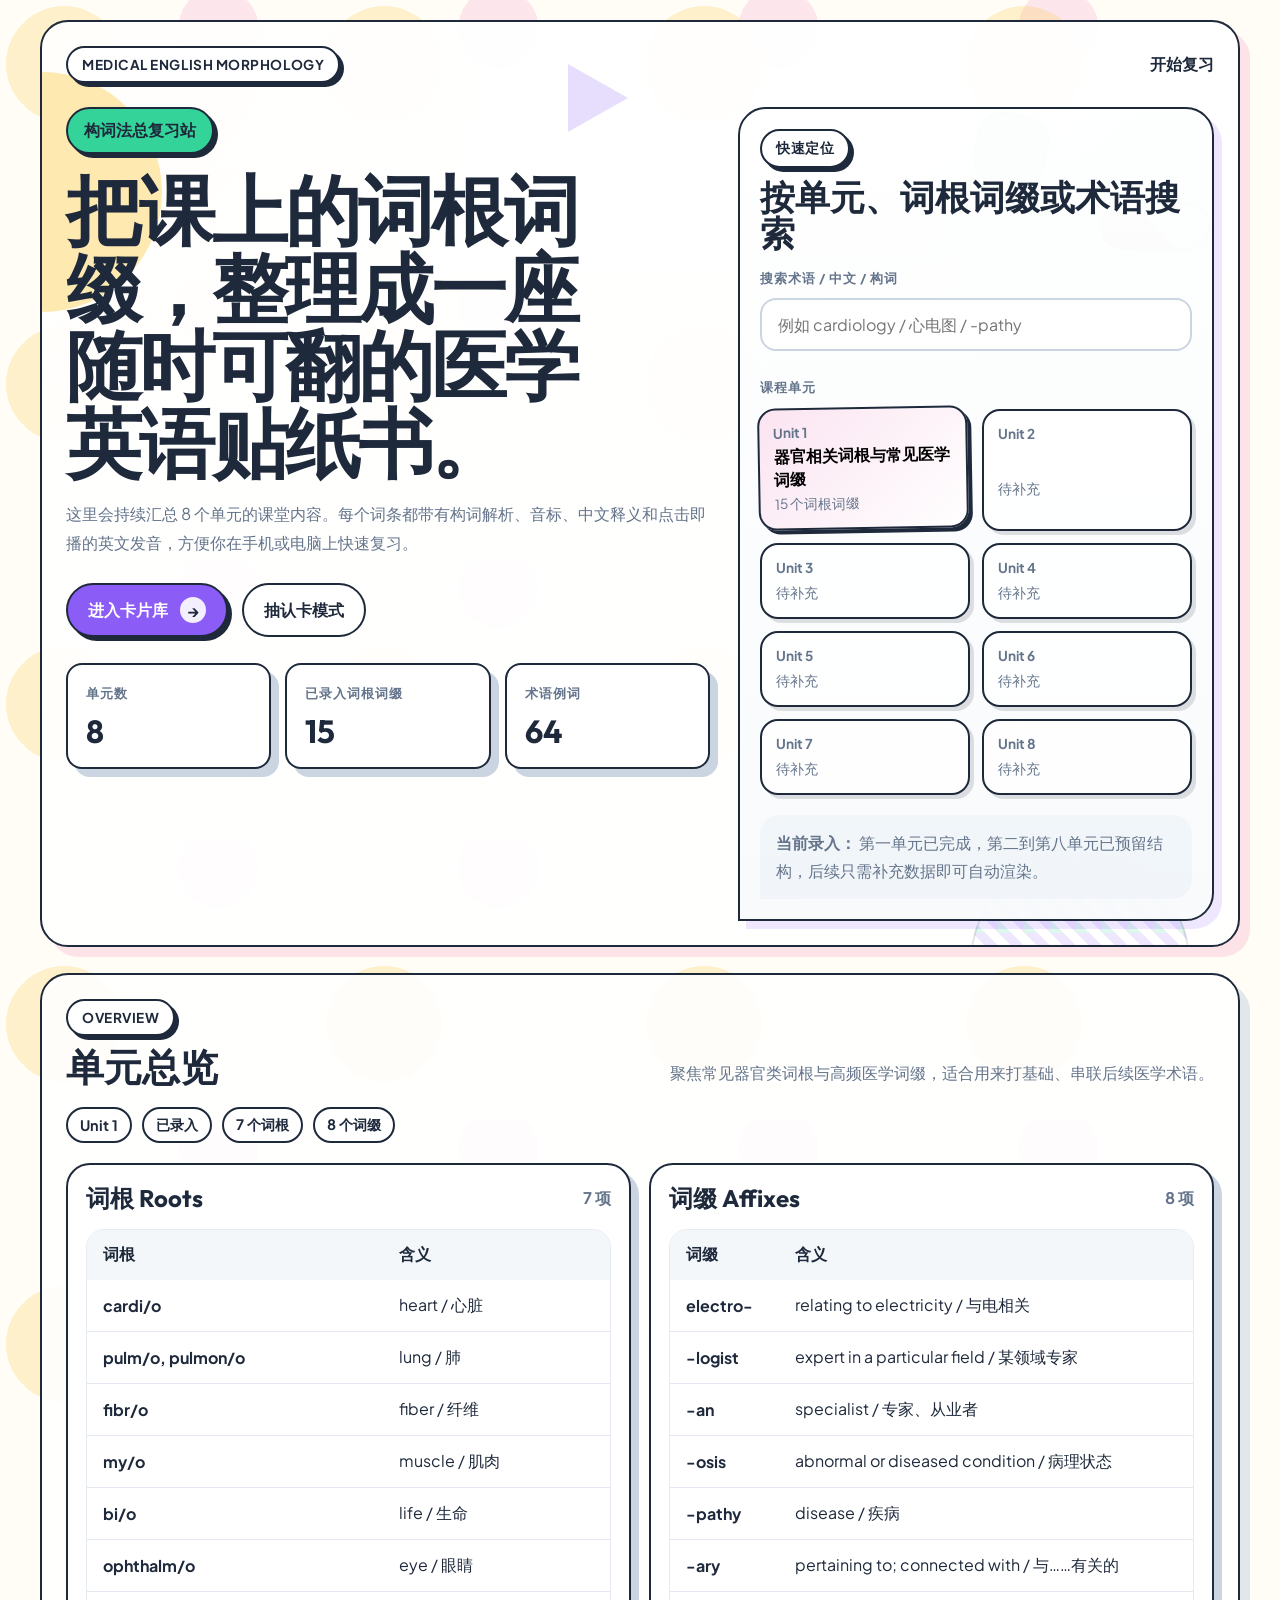
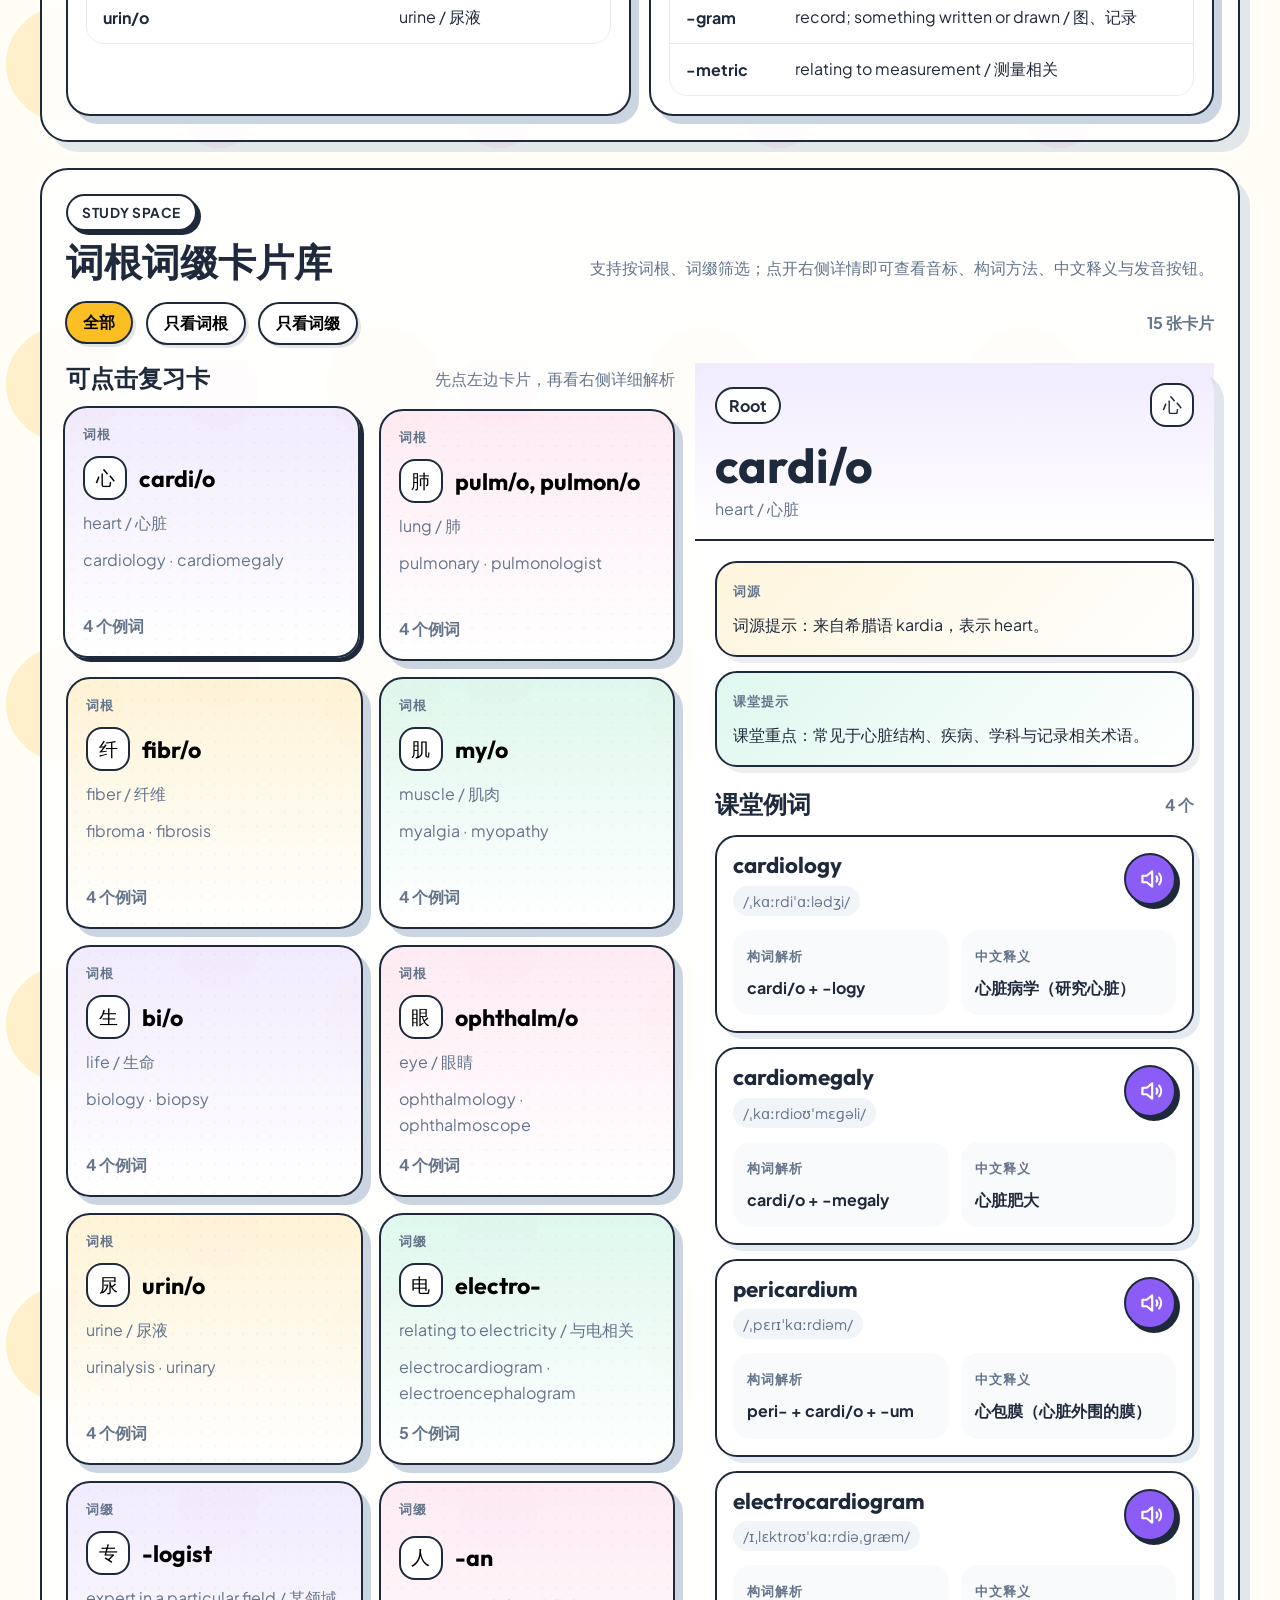
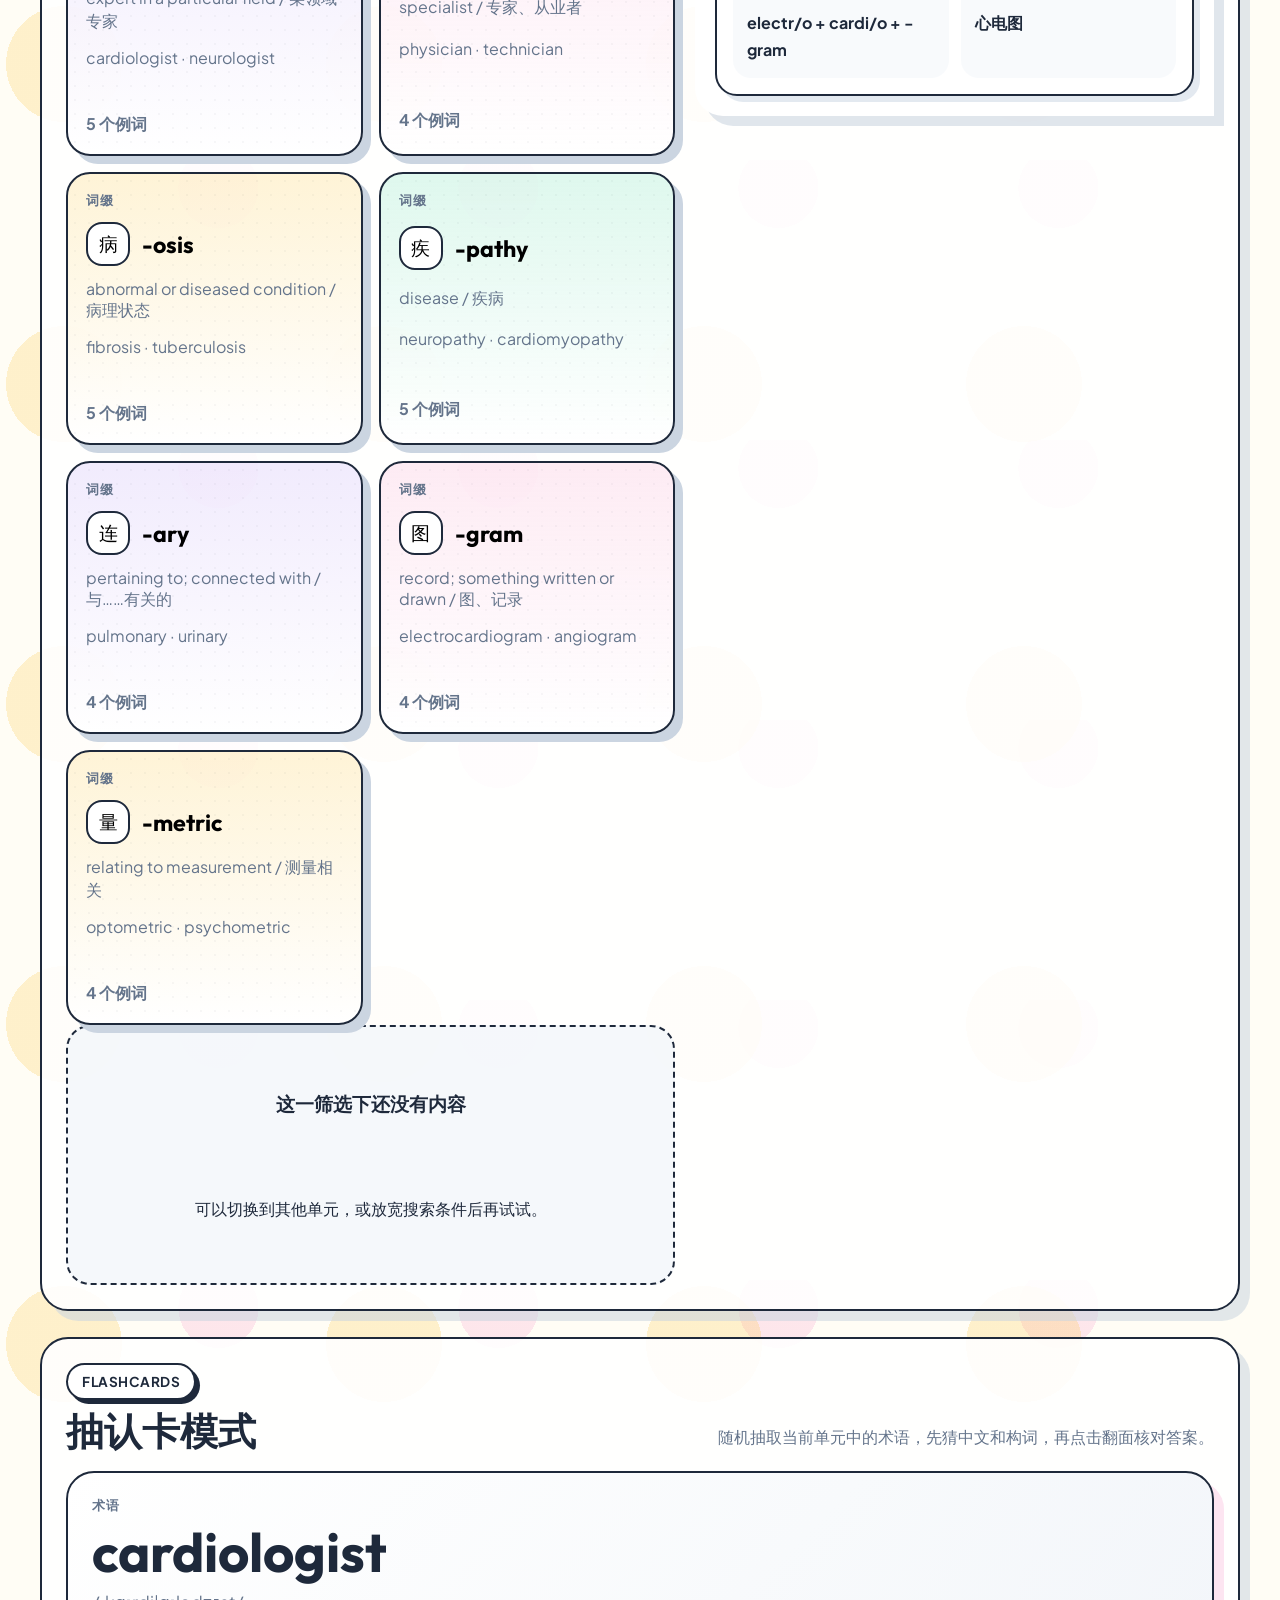
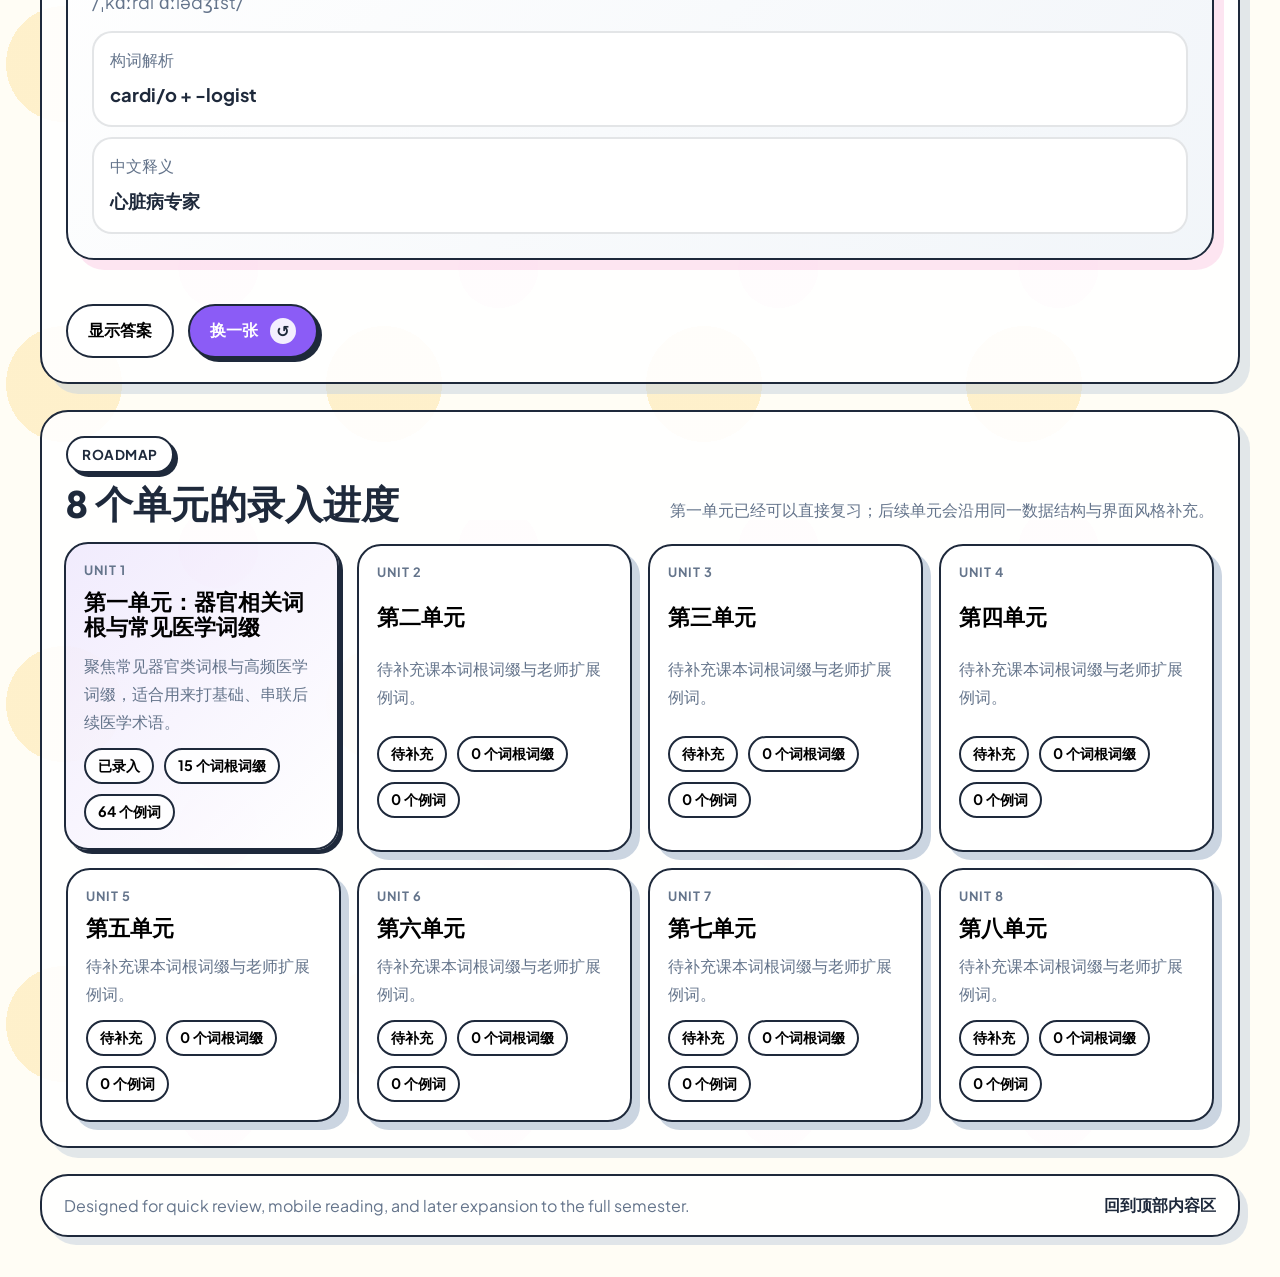
==== index.html @ ef2f5b84 "Add medical English review site" ====
<!doctype html>
<html lang="zh-CN">
  <head>
    <meta charset="UTF-8" />
    <meta name="viewport" content="width=device-width, initial-scale=1.0" />
    <title>医学英语构词法复习站</title>
    <meta
      name="description"
      content="汇总医学英语课程中的词根、词缀、构词解析、音标、中文释义与音频，方便随时复习。"
    />
    <link rel="preconnect" href="https://fonts.googleapis.com" />
    <link rel="preconnect" href="https://fonts.gstatic.com" crossorigin />
    <link
      href="https://fonts.googleapis.com/css2?family=Outfit:wght@700;800&amp;family=Plus+Jakarta+Sans:wght@400;500;700&amp;display=swap"
      rel="stylesheet"
    />
    <link rel="stylesheet" href="assets/css/styles.css" />
  </head>
  <body>
    <div class="page-shell">
      <header class="hero">
        <div class="hero-confetti hero-confetti-a" aria-hidden="true"></div>
        <div class="hero-confetti hero-confetti-b" aria-hidden="true"></div>
        <div class="hero-confetti hero-confetti-c" aria-hidden="true"></div>

        <div class="hero-topline">
          <span class="eyebrow">Medical English Morphology</span>
          <a class="ghost-link" href="#study">开始复习</a>
        </div>

        <div class="hero-grid">
          <section class="hero-copy">
            <div class="hero-badge">构词法总复习站</div>
            <h1>把课上的词根词缀，整理成一座随时可翻的医学英语贴纸书。</h1>
            <p class="hero-text">
              这里会持续汇总 8 个单元的课堂内容。每个词条都带有构词解析、音标、中文释义和点击即播的英文发音，方便你在手机或电脑上快速复习。
            </p>

            <div class="hero-actions">
              <a class="button button-primary" href="#study">
                进入卡片库
                <span class="button-icon" aria-hidden="true">→</span>
              </a>
              <a class="button button-secondary" href="#review-lab">抽认卡模式</a>
            </div>

            <div class="hero-stats" id="hero-stats" aria-label="课程概览">
              <article class="stat-card">
                <span class="stat-label">单元数</span>
                <strong class="stat-value" data-stat="units">8</strong>
              </article>
              <article class="stat-card">
                <span class="stat-label">已录入词根词缀</span>
                <strong class="stat-value" data-stat="morphemes">0</strong>
              </article>
              <article class="stat-card">
                <span class="stat-label">术语例词</span>
                <strong class="stat-value" data-stat="examples">0</strong>
              </article>
            </div>
          </section>

          <aside class="hero-panel">
            <div class="panel-header">
              <span class="panel-kicker">快速定位</span>
              <h2>按单元、词根词缀或术语搜索</h2>
            </div>

            <label class="search-field" for="search-input">
              <span class="search-label">搜索术语 / 中文 / 构词</span>
              <input
                id="search-input"
                type="search"
                placeholder="例如 cardiology / 心电图 / -pathy"
                autocomplete="off"
              />
            </label>

            <div class="unit-tabs-wrap">
              <div class="section-mini-title">课程单元</div>
              <div class="unit-tabs" id="unit-tabs" role="tablist" aria-label="课程单元切换"></div>
            </div>

            <div class="hero-note">
              <strong>当前录入：</strong>
              第一单元已完成，第二到第八单元已预留结构，后续只需补充数据即可自动渲染。
            </div>
          </aside>
        </div>
      </header>

      <main>
        <section class="overview-board section-card" id="unit-overview" aria-labelledby="overview-title">
          <div class="section-heading">
            <div>
              <span class="section-tag">Overview</span>
              <h2 id="overview-title">单元总览</h2>
            </div>
            <p id="overview-description">
              先从本单元的词根与词缀表入手，再往下点开卡片查看详细例词。
            </p>
          </div>

          <div class="overview-meta" id="overview-meta"></div>

          <div class="summary-grid">
            <article class="summary-table-card">
              <div class="table-card-heading">
                <h3>词根 Roots</h3>
                <span class="table-card-count" id="roots-count">0</span>
              </div>
              <div class="table-shell">
                <table>
                  <thead>
                    <tr>
                      <th scope="col">词根</th>
                      <th scope="col">含义</th>
                    </tr>
                  </thead>
                  <tbody id="roots-summary-body"></tbody>
                </table>
              </div>
            </article>

            <article class="summary-table-card">
              <div class="table-card-heading">
                <h3>词缀 Affixes</h3>
                <span class="table-card-count" id="affixes-count">0</span>
              </div>
              <div class="table-shell">
                <table>
                  <thead>
                    <tr>
                      <th scope="col">词缀</th>
                      <th scope="col">含义</th>
                    </tr>
                  </thead>
                  <tbody id="affixes-summary-body"></tbody>
                </table>
              </div>
            </article>
          </div>
        </section>

        <section class="study-space section-card" id="study" aria-labelledby="study-title">
          <div class="section-heading">
            <div>
              <span class="section-tag">Study Space</span>
              <h2 id="study-title">词根词缀卡片库</h2>
            </div>
            <p id="study-caption">
              支持按词根、词缀筛选；点开右侧详情即可查看音标、构词方法、中文释义与发音按钮。
            </p>
          </div>

          <div class="filter-row" role="toolbar" aria-label="筛选方式">
            <button class="pill-filter is-active" type="button" data-filter="all">全部</button>
            <button class="pill-filter" type="button" data-filter="root">只看词根</button>
            <button class="pill-filter" type="button" data-filter="affix">只看词缀</button>
            <span class="result-count" id="result-count">0 张卡片</span>
          </div>

          <div class="workspace-grid">
            <section class="card-wall" aria-labelledby="card-wall-title">
              <div class="card-wall-header">
                <h3 id="card-wall-title">可点击复习卡</h3>
                <span class="mini-hint">先点左边卡片，再看右侧详细解析</span>
              </div>
              <div class="morpheme-grid" id="morpheme-grid"></div>
              <div class="empty-state" id="empty-state" hidden>
                <h3>这一筛选下还没有内容</h3>
                <p>可以切换到其他单元，或放宽搜索条件后再试试。</p>
              </div>
            </section>

            <aside class="detail-panel" id="detail-panel" aria-live="polite">
              <div class="detail-placeholder">
                <h3>从左侧选择一张卡片</h3>
                <p>这里会显示词源说明、构词思路、例词音标、中文释义以及播放按钮。</p>
              </div>
            </aside>
          </div>
        </section>

        <section class="review-lab section-card" id="review-lab" aria-labelledby="review-title">
          <div class="section-heading">
            <div>
              <span class="section-tag">Flashcards</span>
              <h2 id="review-title">抽认卡模式</h2>
            </div>
            <p>随机抽取当前单元中的术语，先猜中文和构词，再点击翻面核对答案。</p>
          </div>

          <div class="flashcard-shell">
            <article class="flashcard" id="flashcard">
              <div class="flashcard-front">
                <span class="flashcard-label">术语</span>
                <h3 id="flashcard-term">载入中…</h3>
                <p class="flashcard-ipa" id="flashcard-ipa"></p>
              </div>
              <div class="flashcard-back" id="flashcard-answer" hidden>
                <div class="answer-block">
                  <span>构词解析</span>
                  <strong id="flashcard-breakdown"></strong>
                </div>
                <div class="answer-block">
                  <span>中文释义</span>
                  <strong id="flashcard-meaning"></strong>
                </div>
              </div>
            </article>

            <div class="flashcard-actions">
              <button class="button button-secondary" id="reveal-answer" type="button">显示答案</button>
              <button class="button button-primary" id="next-card" type="button">
                换一张
                <span class="button-icon" aria-hidden="true">↺</span>
              </button>
            </div>
          </div>
        </section>

        <section class="roadmap section-card" id="roadmap" aria-labelledby="roadmap-title">
          <div class="section-heading">
            <div>
              <span class="section-tag">Roadmap</span>
              <h2 id="roadmap-title">8 个单元的录入进度</h2>
            </div>
            <p>第一单元已经可以直接复习；后续单元会沿用同一数据结构与界面风格补充。</p>
          </div>

          <div class="roadmap-grid" id="roadmap-grid"></div>
        </section>
      </main>

      <footer class="site-footer">
        <p>Designed for quick review, mobile reading, and later expansion to the full semester.</p>
        <a class="ghost-link" href="#unit-overview">回到顶部内容区</a>
      </footer>
    </div>

    <audio id="shared-audio" preload="none"></audio>

    <script src="assets/data/course-data.js"></script>
    <script src="assets/js/app.js"></script>
  </body>
</html>
---- assets/css/styles.css ----
:root {
  --background: #fffdf5;
  --foreground: #1e293b;
  --muted: #f1f5f9;
  --muted-foreground: #64748b;
  --accent: #8b5cf6;
  --accent-foreground: #ffffff;
  --secondary: #f472b6;
  --tertiary: #fbbf24;
  --quaternary: #34d399;
  --border: #e2e8f0;
  --card: #ffffff;
  --shadow-dark: #1e293b;
  --shadow-soft: #cbd5e1;
  --success: #22c55e;
  --danger: #ef4444;
  --radius-sm: 8px;
  --radius-md: 16px;
  --radius-lg: 24px;
  --radius-full: 9999px;
  --border-width: 2px;
  --pop-shadow: 4px 4px 0 0 var(--shadow-dark);
  --pop-shadow-hover: 6px 6px 0 0 var(--shadow-dark);
  --soft-shadow: 8px 8px 0 0 var(--shadow-soft);
  --container: 1200px;
  --transition-bounce: all 0.3s cubic-bezier(0.34, 1.56, 0.64, 1);
}

*,
*::before,
*::after {
  box-sizing: border-box;
}

html {
  scroll-behavior: smooth;
}

body {
  margin: 0;
  color: var(--foreground);
  font-family: "Plus Jakarta Sans", system-ui, sans-serif;
  background:
    radial-gradient(circle at 20% 20%, rgba(251, 191, 36, 0.2) 0 16%, transparent 16%),
    radial-gradient(circle at 78% 10%, rgba(244, 114, 182, 0.16) 0 12%, transparent 12%),
    linear-gradient(var(--background), var(--background));
  background-size: 320px 320px, 280px 280px, auto;
}

img,
svg {
  display: block;
  max-width: 100%;
}

button,
input {
  font: inherit;
}

button {
  cursor: pointer;
}

a {
  color: inherit;
  text-decoration: none;
}

.page-shell {
  width: min(100% - 24px, var(--container));
  margin: 0 auto;
  padding: 20px 0 40px;
}

.hero,
.section-card,
.site-footer {
  position: relative;
  overflow: hidden;
  border: var(--border-width) solid var(--shadow-dark);
  border-radius: calc(var(--radius-lg) + 4px);
  background: rgba(255, 255, 255, 0.9);
}

.hero {
  padding: 24px;
  box-shadow: 10px 10px 0 0 rgba(244, 114, 182, 0.2);
  background:
    linear-gradient(180deg, rgba(255, 255, 255, 0.96), rgba(255, 255, 255, 0.92)),
    radial-gradient(circle at top left, rgba(251, 191, 36, 0.3), transparent 30%);
}

.hero::before {
  content: "";
  position: absolute;
  left: -120px;
  top: 50px;
  width: 240px;
  height: 240px;
  border-radius: 50%;
  background: rgba(251, 191, 36, 0.35);
  z-index: 0;
}

.hero::after {
  content: "";
  position: absolute;
  right: 48px;
  bottom: -28px;
  width: 220px;
  height: 120px;
  border: var(--border-width) solid rgba(30, 41, 59, 0.12);
  border-radius: 999px 999px 0 0;
  background:
    linear-gradient(45deg, rgba(52, 211, 153, 0.16) 0 25%, transparent 25% 50%, rgba(139, 92, 246, 0.15) 50% 75%, transparent 75%),
    rgba(255, 255, 255, 0.72);
  background-size: 26px 26px;
  z-index: 0;
}

.hero-topline,
.hero-grid,
.section-card > *,
.site-footer > * {
  position: relative;
  z-index: 1;
}

.hero-topline {
  display: flex;
  align-items: center;
  justify-content: space-between;
  gap: 16px;
  margin-bottom: 24px;
}

.eyebrow,
.section-tag,
.panel-kicker {
  display: inline-flex;
  align-items: center;
  gap: 8px;
  padding: 8px 14px;
  border: var(--border-width) solid var(--shadow-dark);
  border-radius: var(--radius-full);
  background: var(--card);
  box-shadow: var(--pop-shadow);
  font-size: 0.85rem;
  font-weight: 700;
  letter-spacing: 0.04em;
  text-transform: uppercase;
}

.ghost-link {
  display: inline-flex;
  align-items: center;
  gap: 8px;
  font-weight: 700;
  color: var(--foreground);
}

.ghost-link:hover {
  text-decoration: underline;
}

.hero-grid {
  display: grid;
  grid-template-columns: minmax(0, 1.15fr) minmax(320px, 0.85fr);
  gap: 28px;
  align-items: stretch;
}

.hero-copy h1,
.section-heading h2,
.panel-header h2,
.detail-title,
.flashcard h3 {
  margin: 0;
  font-family: "Outfit", system-ui, sans-serif;
  line-height: 1.02;
}

.hero-badge {
  display: inline-flex;
  margin-bottom: 18px;
  padding: 10px 16px;
  border-radius: var(--radius-full);
  background: var(--quaternary);
  border: var(--border-width) solid var(--shadow-dark);
  box-shadow: var(--pop-shadow);
  font-weight: 700;
}

.hero-copy h1 {
  max-width: 11ch;
  font-size: clamp(2.4rem, 6vw, 4.75rem);
  letter-spacing: -0.04em;
}

.hero-text,
.section-heading p,
.hero-note,
.roadmap-summary,
.mini-hint,
.detail-placeholder p {
  margin: 0;
  color: var(--muted-foreground);
  line-height: 1.75;
}

.hero-text {
  max-width: 60ch;
  margin-top: 18px;
  font-size: 1.02rem;
}

.hero-actions,
.flashcard-actions {
  display: flex;
  flex-wrap: wrap;
  gap: 14px;
  margin-top: 26px;
}

.button {
  display: inline-flex;
  align-items: center;
  justify-content: center;
  gap: 12px;
  min-height: 52px;
  padding: 12px 20px;
  border: var(--border-width) solid var(--shadow-dark);
  border-radius: var(--radius-full);
  font-weight: 700;
  transition: var(--transition-bounce);
}

.button:hover {
  transform: translate(-2px, -2px);
}

.button:active {
  transform: translate(2px, 2px);
}

.button-primary {
  color: var(--accent-foreground);
  background: var(--accent);
  box-shadow: var(--pop-shadow);
}

.button-primary:hover {
  box-shadow: var(--pop-shadow-hover);
}

.button-secondary {
  background: var(--card);
  box-shadow: none;
}

.button-secondary:hover {
  background: var(--tertiary);
}

.button-icon {
  display: inline-grid;
  place-items: center;
  width: 26px;
  height: 26px;
  border-radius: 50%;
  background: rgba(255, 255, 255, 0.9);
  color: var(--foreground);
}

.hero-stats {
  display: grid;
  grid-template-columns: repeat(3, minmax(0, 1fr));
  gap: 14px;
  margin-top: 26px;
}

.stat-card,
.summary-table-card,
.morpheme-card,
.flashcard,
.roadmap-card,
.hero-panel,
.callout,
.example-card {
  border: var(--border-width) solid var(--shadow-dark);
  background: var(--card);
}

.stat-card {
  padding: 16px 18px;
  border-radius: var(--radius-md);
  box-shadow: var(--soft-shadow);
}

.stat-label,
.section-mini-title,
.search-label,
.morpheme-type,
.callout-label,
.meta-cell-label,
.flashcard-label,
.roadmap-unit-label {
  display: inline-block;
  font-size: 0.8rem;
  font-weight: 700;
  letter-spacing: 0.08em;
  text-transform: uppercase;
  color: var(--muted-foreground);
}

.stat-value {
  display: block;
  margin-top: 8px;
  font-family: "Outfit", system-ui, sans-serif;
  font-size: 2rem;
}

.hero-panel {
  position: relative;
  align-self: start;
  padding: 20px;
  border-radius: 28px 28px 28px 0;
  box-shadow: 8px 8px 0 0 rgba(139, 92, 246, 0.15);
  background:
    linear-gradient(180deg, rgba(255, 255, 255, 0.96), rgba(248, 250, 252, 0.96)),
    radial-gradient(circle at top right, rgba(52, 211, 153, 0.24), transparent 36%);
}

.panel-header {
  margin-bottom: 18px;
}

.panel-header h2 {
  margin-top: 12px;
  font-size: clamp(1.5rem, 3vw, 2.2rem);
}

.search-field {
  display: grid;
  gap: 10px;
}

.search-field input {
  width: 100%;
  min-height: 52px;
  padding: 14px 16px;
  border: var(--border-width) solid #cbd5e1;
  border-radius: var(--radius-md);
  background: var(--card);
  color: var(--foreground);
  transition: var(--transition-bounce);
}

.search-field input:focus {
  outline: none;
  border-color: var(--accent);
  box-shadow: 4px 4px 0 0 var(--accent);
}

.unit-tabs-wrap {
  margin-top: 24px;
}

.unit-tabs {
  display: grid;
  grid-template-columns: repeat(2, minmax(0, 1fr));
  gap: 12px;
  margin-top: 12px;
}

.unit-tab {
  display: grid;
  gap: 4px;
  padding: 14px;
  text-align: left;
  border: var(--border-width) solid var(--shadow-dark);
  border-radius: 18px;
  background: rgba(255, 255, 255, 0.88);
  box-shadow: 4px 4px 0 0 rgba(30, 41, 59, 0.14);
  transition: var(--transition-bounce);
}

.unit-tab:hover,
.unit-tab.is-active {
  transform: translate(-2px, -2px) rotate(-1deg);
  box-shadow: var(--pop-shadow);
}

.unit-tab.is-active {
  background: linear-gradient(135deg, rgba(244, 114, 182, 0.18), rgba(255, 255, 255, 0.96));
}

.unit-tab-label {
  font-size: 0.85rem;
  font-weight: 700;
  color: var(--muted-foreground);
}

.unit-tab-title {
  font-size: 1rem;
}

.unit-tab-meta {
  font-size: 0.86rem;
  color: var(--muted-foreground);
}

.hero-note {
  margin-top: 20px;
  padding: 14px 16px;
  border-radius: 20px 20px 20px 0;
  background: rgba(241, 245, 249, 0.9);
}

.section-card {
  margin-top: 26px;
  padding: 24px;
  box-shadow: 10px 10px 0 0 rgba(203, 213, 225, 0.55);
}

.section-heading {
  display: flex;
  align-items: end;
  justify-content: space-between;
  gap: 18px;
  margin-bottom: 20px;
}

.section-heading h2 {
  margin-top: 12px;
  font-size: clamp(1.9rem, 3vw, 3rem);
}

.overview-meta,
.roadmap-meta {
  display: flex;
  flex-wrap: wrap;
  gap: 10px;
}

.meta-pill {
  display: inline-flex;
  align-items: center;
  justify-content: center;
  min-height: 34px;
  padding: 6px 12px;
  border: var(--border-width) solid var(--shadow-dark);
  border-radius: var(--radius-full);
  background: rgba(255, 255, 255, 0.9);
  font-size: 0.9rem;
  font-weight: 700;
}

.summary-grid {
  display: grid;
  grid-template-columns: repeat(2, minmax(0, 1fr));
  gap: 18px;
  margin-top: 20px;
}

.summary-table-card {
  padding: 18px;
  border-radius: var(--radius-lg);
  box-shadow: var(--soft-shadow);
}

.table-card-heading,
.card-wall-header,
.detail-section-title-row {
  display: flex;
  align-items: center;
  justify-content: space-between;
  gap: 16px;
  margin-bottom: 14px;
}

.table-card-heading h3,
.card-wall-header h3,
.detail-section-title-row h4 {
  margin: 0;
  font-family: "Outfit", system-ui, sans-serif;
  font-size: 1.5rem;
}

.table-card-count,
.detail-example-count {
  color: var(--muted-foreground);
  font-weight: 700;
}

.table-shell {
  overflow: hidden;
  border-radius: 18px;
  border: 1px solid rgba(226, 232, 240, 0.85);
}

table {
  width: 100%;
  border-collapse: collapse;
}

th,
td {
  padding: 14px 16px;
  text-align: left;
}

thead th {
  background: rgba(241, 245, 249, 0.8);
  font-family: "Outfit", system-ui, sans-serif;
  font-size: 1.02rem;
}

tbody tr + tr {
  border-top: 1px solid rgba(226, 232, 240, 0.92);
}

.summary-link {
  display: inline-flex;
  padding: 0;
  border: 0;
  background: transparent;
  color: var(--foreground);
  font-weight: 700;
}

.summary-link:hover {
  color: var(--accent);
}

.table-empty {
  color: var(--muted-foreground);
}

.filter-row {
  display: flex;
  flex-wrap: wrap;
  align-items: center;
  gap: 12px;
  margin-bottom: 18px;
}

.pill-filter {
  min-height: 42px;
  padding: 8px 16px;
  border: var(--border-width) solid var(--shadow-dark);
  border-radius: var(--radius-full);
  background: var(--card);
  box-shadow: 3px 3px 0 0 rgba(30, 41, 59, 0.12);
  font-weight: 700;
  transition: var(--transition-bounce);
}

.pill-filter.is-active,
.pill-filter:hover {
  transform: translate(-1px, -1px);
  background: var(--tertiary);
}

.result-count {
  margin-left: auto;
  color: var(--muted-foreground);
  font-weight: 700;
}

.workspace-grid {
  display: grid;
  grid-template-columns: minmax(0, 1.08fr) minmax(320px, 0.92fr);
  gap: 20px;
  align-items: start;
}

.card-wall {
  min-width: 0;
}

.morpheme-grid {
  display: grid;
  grid-template-columns: repeat(2, minmax(0, 1fr));
  gap: 16px;
}

.morpheme-card {
  position: relative;
  display: grid;
  gap: 12px;
  padding: 18px;
  text-align: left;
  border-radius: 24px;
  box-shadow: var(--soft-shadow);
  transition: var(--transition-bounce);
}

.morpheme-card:hover {
  transform: translate(-3px, -3px) rotate(-1deg);
  box-shadow: var(--pop-shadow);
}

.morpheme-card.is-selected {
  transform: translate(-3px, -3px);
  box-shadow: var(--pop-shadow);
}

.morpheme-card::before {
  content: "";
  position: absolute;
  inset: 0;
  border-radius: inherit;
  background-image: radial-gradient(circle, rgba(30, 41, 59, 0.08) 1px, transparent 1px);
  background-size: 14px 14px;
  opacity: 0.42;
  pointer-events: none;
}

.morpheme-card > * {
  position: relative;
  z-index: 1;
}

.morpheme-card-top {
  display: flex;
  align-items: center;
  gap: 12px;
}

.morpheme-icon,
.detail-icon {
  display: inline-grid;
  place-items: center;
  width: 44px;
  height: 44px;
  border-radius: 16px;
  border: var(--border-width) solid var(--shadow-dark);
  background: var(--card);
  font-size: 1.2rem;
}

.morpheme-label {
  font-family: "Outfit", system-ui, sans-serif;
  font-size: 1.45rem;
}

.morpheme-meaning,
.morpheme-preview,
.morpheme-count,
.detail-subtitle,
.ipa-chip,
.roadmap-summary,
.answer-block span {
  color: var(--muted-foreground);
}

.morpheme-meaning,
.morpheme-preview {
  margin: 0;
}

.morpheme-preview {
  min-height: 3.5em;
  line-height: 1.6;
}

.morpheme-count {
  font-weight: 700;
}

.tone-accent {
  background: linear-gradient(180deg, rgba(139, 92, 246, 0.12), rgba(255, 255, 255, 0.98));
}

.tone-secondary {
  background: linear-gradient(180deg, rgba(244, 114, 182, 0.14), rgba(255, 255, 255, 0.98));
}

.tone-tertiary {
  background: linear-gradient(180deg, rgba(251, 191, 36, 0.18), rgba(255, 255, 255, 0.98));
}

.tone-quaternary {
  background: linear-gradient(180deg, rgba(52, 211, 153, 0.16), rgba(255, 255, 255, 0.98));
}

.detail-panel {
  position: sticky;
  top: 14px;
  min-height: 520px;
  border-radius: 28px 28px 0 28px;
  box-shadow: 10px 10px 0 0 rgba(203, 213, 225, 0.6);
  background: var(--card);
}

.detail-placeholder {
  display: grid;
  place-items: center;
  height: 100%;
  padding: 32px;
  text-align: center;
}

.detail-placeholder h3 {
  margin: 0 0 10px;
  font-family: "Outfit", system-ui, sans-serif;
  font-size: 2rem;
}

.detail-header {
  padding: 20px 20px 18px;
  border-bottom: var(--border-width) solid var(--shadow-dark);
}

.detail-badge-row {
  display: flex;
  align-items: center;
  justify-content: space-between;
  gap: 14px;
  margin-bottom: 14px;
}

.detail-kind {
  display: inline-flex;
  min-height: 34px;
  padding: 6px 12px;
  border: var(--border-width) solid var(--shadow-dark);
  border-radius: var(--radius-full);
  background: rgba(255, 255, 255, 0.92);
  font-weight: 700;
}

.detail-title {
  font-size: clamp(2rem, 4vw, 3rem);
}

.detail-subtitle {
  margin: 8px 0 0;
  font-size: 1rem;
}

.detail-body {
  padding: 20px;
}

.callout {
  position: relative;
  padding: 16px;
  border-radius: 22px;
  box-shadow: 6px 6px 0 0 rgba(30, 41, 59, 0.08);
}

.callout + .callout {
  margin-top: 14px;
}

.callout p {
  margin: 10px 0 0;
  line-height: 1.75;
}

.callout-origin {
  background: linear-gradient(135deg, rgba(251, 191, 36, 0.16), rgba(255, 255, 255, 0.96));
}

.callout-why {
  background: linear-gradient(135deg, rgba(52, 211, 153, 0.16), rgba(255, 255, 255, 0.96));
}

.detail-section-title-row {
  margin-top: 22px;
}

.example-list {
  display: grid;
  gap: 14px;
}

.example-card {
  padding: 16px;
  border-radius: 22px;
  box-shadow: 6px 6px 0 0 rgba(226, 232, 240, 0.95);
}

.example-term-row {
  display: flex;
  align-items: start;
  justify-content: space-between;
  gap: 14px;
}

.example-term-group {
  min-width: 0;
}

.example-term {
  display: block;
  font-family: "Outfit", system-ui, sans-serif;
  font-size: 1.4rem;
  line-height: 1.1;
  word-break: break-word;
}

.ipa-chip {
  display: inline-flex;
  margin-top: 8px;
  padding: 6px 10px;
  border-radius: var(--radius-full);
  background: rgba(241, 245, 249, 0.95);
  font-size: 0.9rem;
}

.audio-button {
  flex: none;
  display: inline-grid;
  place-items: center;
  width: 52px;
  height: 52px;
  border: var(--border-width) solid var(--shadow-dark);
  border-radius: 50%;
  background: var(--accent);
  color: var(--accent-foreground);
  box-shadow: var(--pop-shadow);
  transition: var(--transition-bounce);
}

.audio-button:hover,
.audio-button.is-playing {
  transform: translate(-2px, -2px) rotate(-4deg);
  box-shadow: var(--pop-shadow-hover);
}

.audio-button svg {
  width: 26px;
  height: 26px;
}

.example-meta-grid {
  display: grid;
  grid-template-columns: repeat(2, minmax(0, 1fr));
  gap: 12px;
  margin-top: 14px;
}

.meta-cell {
  padding: 14px;
  border-radius: 18px;
  background: rgba(248, 250, 252, 0.92);
}

.meta-cell-value {
  margin: 8px 0 0;
  font-weight: 700;
  line-height: 1.7;
}

.flashcard-shell {
  display: grid;
  gap: 18px;
}

.flashcard {
  display: grid;
  gap: 18px;
  padding: 24px;
  border-radius: 28px;
  box-shadow: 10px 10px 0 0 rgba(244, 114, 182, 0.18);
  background:
    linear-gradient(135deg, rgba(255, 255, 255, 0.96), rgba(241, 245, 249, 0.96)),
    radial-gradient(circle at top right, rgba(139, 92, 246, 0.16), transparent 28%);
}

.flashcard-front,
.flashcard-back {
  display: grid;
  gap: 10px;
}

.flashcard h3 {
  font-size: clamp(2.2rem, 5vw, 3.4rem);
}

.flashcard-ipa {
  margin: 0;
  font-size: 1.1rem;
  color: var(--muted-foreground);
}

.answer-block {
  padding: 16px;
  border-radius: 20px;
  background: var(--card);
  border: var(--border-width) solid rgba(30, 41, 59, 0.12);
}

.answer-block strong {
  display: block;
  margin-top: 8px;
  font-size: 1.15rem;
  line-height: 1.6;
}

.roadmap-grid {
  display: grid;
  grid-template-columns: repeat(4, minmax(0, 1fr));
  gap: 16px;
}

.roadmap-card {
  display: grid;
  gap: 12px;
  padding: 18px;
  text-align: left;
  border-radius: 24px;
  box-shadow: var(--soft-shadow);
  transition: var(--transition-bounce);
}

.roadmap-card:hover,
.roadmap-card.is-current {
  transform: translate(-2px, -2px);
  box-shadow: var(--pop-shadow);
}

.roadmap-card.is-current {
  background: linear-gradient(135deg, rgba(139, 92, 246, 0.12), rgba(255, 255, 255, 0.98));
}

.roadmap-title {
  font-family: "Outfit", system-ui, sans-serif;
  font-size: 1.35rem;
  line-height: 1.15;
}

.site-footer {
  display: flex;
  align-items: center;
  justify-content: space-between;
  gap: 16px;
  margin-top: 26px;
  padding: 18px 22px;
  box-shadow: 8px 8px 0 0 rgba(203, 213, 225, 0.6);
}

.site-footer p {
  margin: 0;
  color: var(--muted-foreground);
}

.empty-state {
  display: grid;
  place-items: center;
  min-height: 260px;
  padding: 24px;
  text-align: center;
  border: var(--border-width) dashed var(--shadow-dark);
  border-radius: 24px;
  background: rgba(241, 245, 249, 0.7);
}

.hero-confetti {
  position: absolute;
  z-index: 0;
  border: var(--border-width) solid rgba(30, 41, 59, 0.24);
  opacity: 0.85;
}

.hero-confetti-a {
  right: 16%;
  top: 92px;
  width: 72px;
  height: 72px;
  border-radius: 24px;
  background: rgba(52, 211, 153, 0.28);
  transform: rotate(12deg);
}

.hero-confetti-b {
  right: 28px;
  top: 180px;
  width: 110px;
  height: 48px;
  border-radius: var(--radius-full);
  background:
    linear-gradient(45deg, rgba(244, 114, 182, 0.38) 0 50%, rgba(255, 255, 255, 0.92) 50% 100%);
}

.hero-confetti-c {
  left: 44%;
  top: 42px;
  width: 0;
  height: 0;
  border-top: 34px solid transparent;
  border-bottom: 34px solid transparent;
  border-left: 60px solid rgba(139, 92, 246, 0.24);
  border-right: 0;
  border-radius: 0;
}

@media (max-width: 1080px) {
  .hero-grid,
  .workspace-grid,
  .summary-grid,
  .roadmap-grid {
    grid-template-columns: 1fr;
  }

  .roadmap-grid {
    grid-template-columns: repeat(2, minmax(0, 1fr));
  }

  .detail-panel {
    position: static;
    min-height: auto;
  }
}

@media (max-width: 760px) {
  .page-shell {
    width: min(100% - 16px, var(--container));
    padding-top: 12px;
  }

  .hero,
  .section-card {
    padding: 18px;
  }

  .hero-stats,
  .morpheme-grid,
  .example-meta-grid,
  .unit-tabs,
  .roadmap-grid {
    grid-template-columns: 1fr;
  }

  .hero-copy h1,
  .section-heading h2,
  .detail-title,
  .flashcard h3 {
    letter-spacing: -0.03em;
  }

  .hero-copy h1 {
    max-width: none;
  }

  .section-heading,
  .site-footer,
  .hero-topline,
  .table-card-heading,
  .card-wall-header,
  .detail-section-title-row {
    align-items: start;
    flex-direction: column;
  }

  .result-count {
    margin-left: 0;
  }

  .example-term-row {
    flex-direction: column;
  }

  .audio-button {
    width: 48px;
    height: 48px;
    box-shadow: 2px 2px 0 0 var(--shadow-dark);
  }

  .hero::before,
  .hero::after,
  .hero-confetti {
    display: none;
  }
}

@media (prefers-reduced-motion: reduce) {
  html {
    scroll-behavior: auto;
  }

  *,
  *::before,
  *::after {
    animation: none !important;
    transition-duration: 0.01ms !important;
    transition-delay: 0ms !important;
  }
}
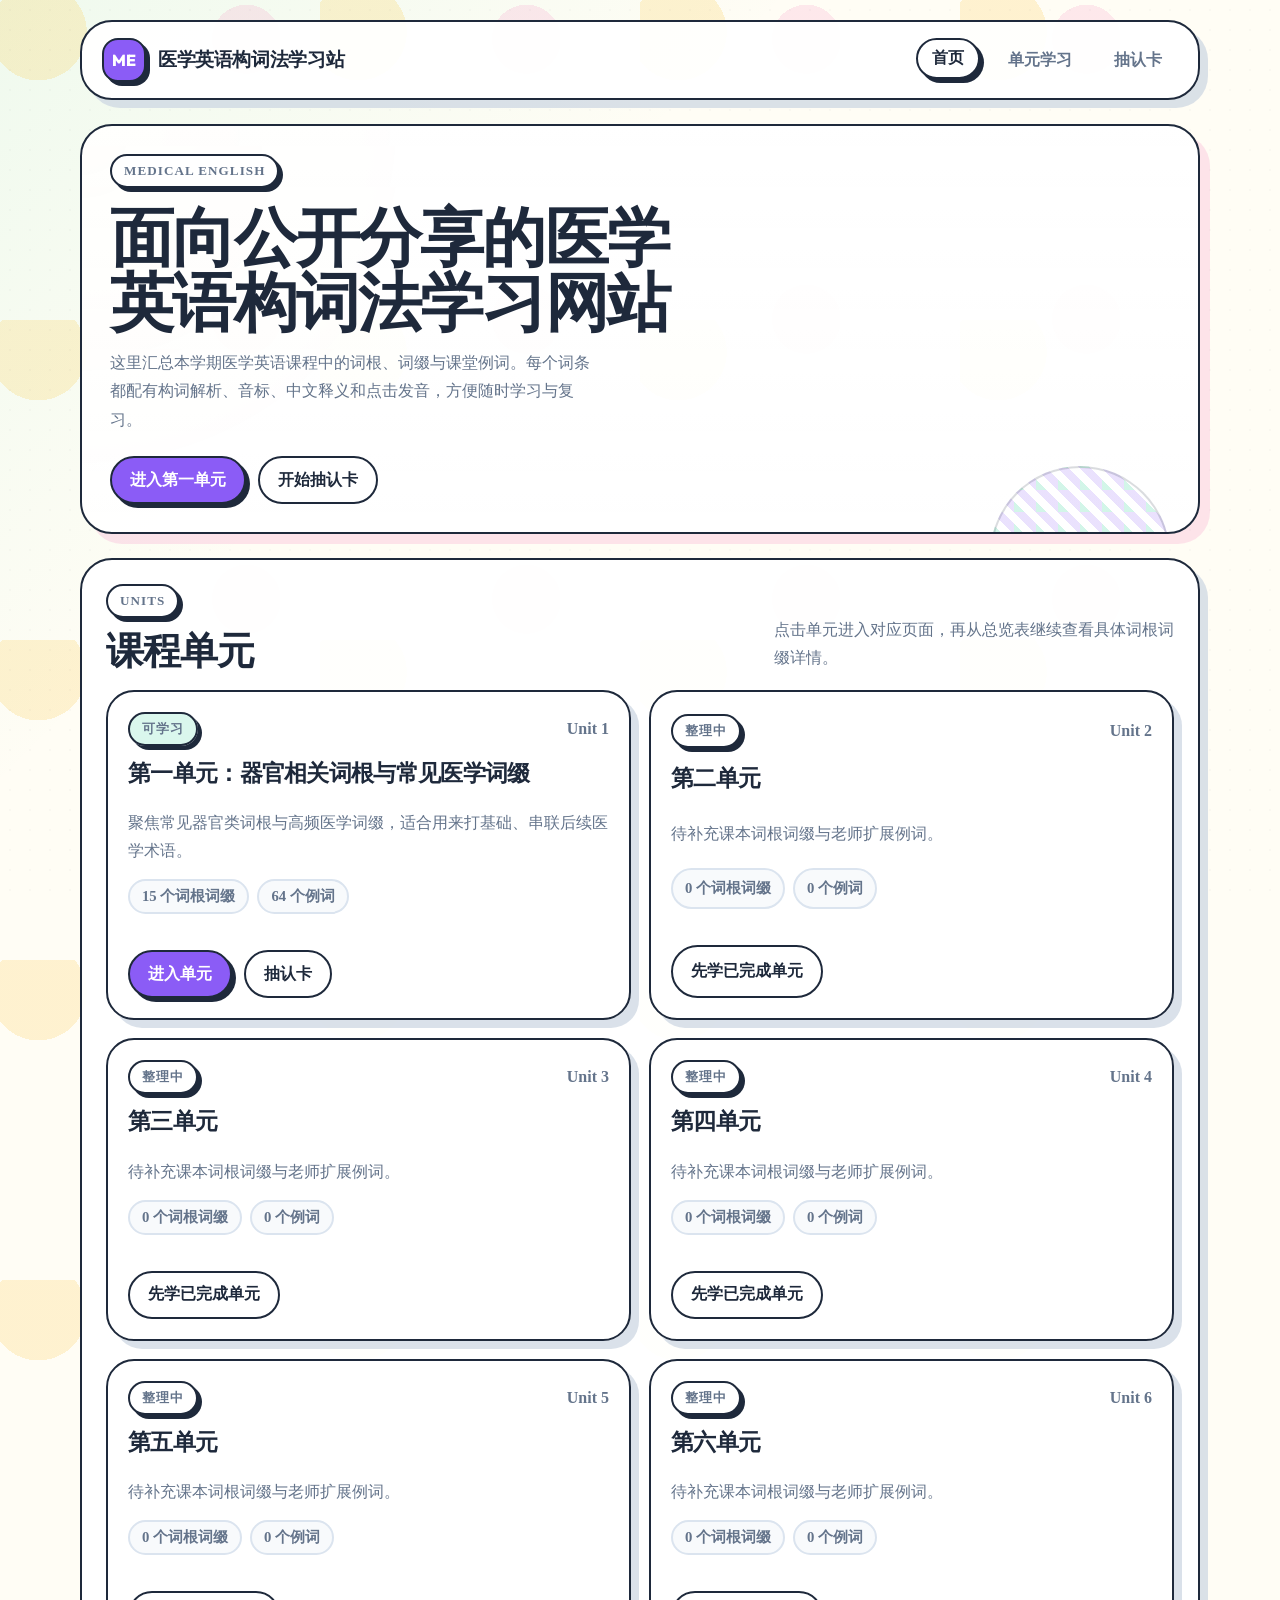
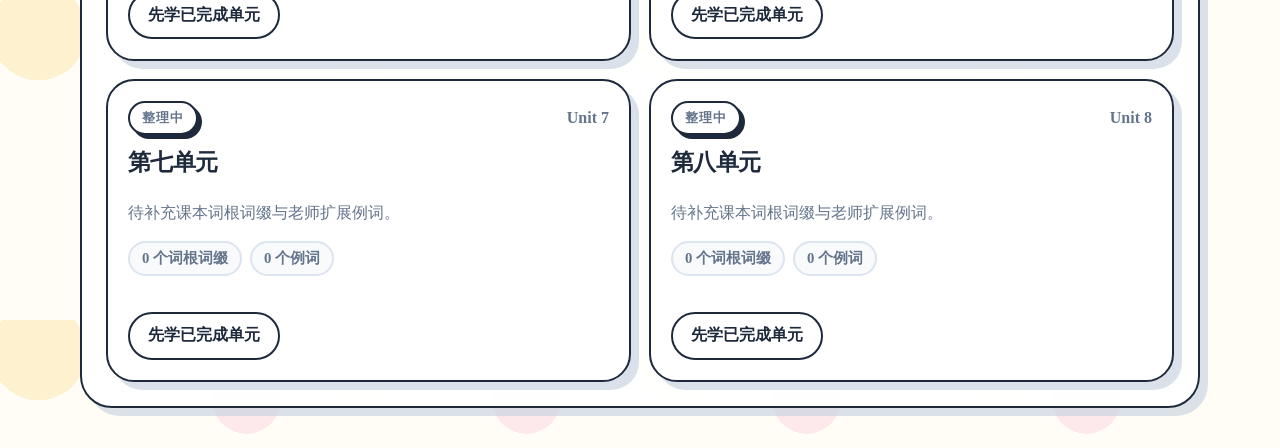
==== commit bb446cf2: "Refactor site into multipage layout" ====
--- a/index.html
+++ b/index.html
@@ -3,10 +3,10 @@
   <head>
     <meta charset="UTF-8" />
     <meta name="viewport" content="width=device-width, initial-scale=1.0" />
-    <title>医学英语构词法复习站</title>
+    <title>医学英语构词法学习站</title>
     <meta
       name="description"
-      content="汇总医学英语课程中的词根、词缀、构词解析、音标、中文释义与音频，方便随时复习。"
+      content="公开分享的医学英语构词法学习网站，收录词根词缀、构词解析、音标、中文释义与发音。"
     />
     <link rel="preconnect" href="https://fonts.googleapis.com" />
     <link rel="preconnect" href="https://fonts.gstatic.com" crossorigin />
@@ -16,232 +16,47 @@
     />
     <link rel="stylesheet" href="assets/css/styles.css" />
   </head>
-  <body>
-    <div class="page-shell">
-      <header class="hero">
-        <div class="hero-confetti hero-confetti-a" aria-hidden="true"></div>
-        <div class="hero-confetti hero-confetti-b" aria-hidden="true"></div>
-        <div class="hero-confetti hero-confetti-c" aria-hidden="true"></div>
-
-        <div class="hero-topline">
-          <span class="eyebrow">Medical English Morphology</span>
-          <a class="ghost-link" href="#study">开始复习</a>
-        </div>
-
-        <div class="hero-grid">
-          <section class="hero-copy">
-            <div class="hero-badge">构词法总复习站</div>
-            <h1>把课上的词根词缀，整理成一座随时可翻的医学英语贴纸书。</h1>
-            <p class="hero-text">
-              这里会持续汇总 8 个单元的课堂内容。每个词条都带有构词解析、音标、中文释义和点击即播的英文发音，方便你在手机或电脑上快速复习。
-            </p>
-
-            <div class="hero-actions">
-              <a class="button button-primary" href="#study">
-                进入卡片库
-                <span class="button-icon" aria-hidden="true">→</span>
-              </a>
-              <a class="button button-secondary" href="#review-lab">抽认卡模式</a>
-            </div>
-
-            <div class="hero-stats" id="hero-stats" aria-label="课程概览">
-              <article class="stat-card">
-                <span class="stat-label">单元数</span>
-                <strong class="stat-value" data-stat="units">8</strong>
-              </article>
-              <article class="stat-card">
-                <span class="stat-label">已录入词根词缀</span>
-                <strong class="stat-value" data-stat="morphemes">0</strong>
-              </article>
-              <article class="stat-card">
-                <span class="stat-label">术语例词</span>
-                <strong class="stat-value" data-stat="examples">0</strong>
-              </article>
-            </div>
-          </section>
-
-          <aside class="hero-panel">
-            <div class="panel-header">
-              <span class="panel-kicker">快速定位</span>
-              <h2>按单元、词根词缀或术语搜索</h2>
-            </div>
-
-            <label class="search-field" for="search-input">
-              <span class="search-label">搜索术语 / 中文 / 构词</span>
-              <input
-                id="search-input"
-                type="search"
-                placeholder="例如 cardiology / 心电图 / -pathy"
-                autocomplete="off"
-              />
-            </label>
-
-            <div class="unit-tabs-wrap">
-              <div class="section-mini-title">课程单元</div>
-              <div class="unit-tabs" id="unit-tabs" role="tablist" aria-label="课程单元切换"></div>
-            </div>
-
-            <div class="hero-note">
-              <strong>当前录入：</strong>
-              第一单元已完成，第二到第八单元已预留结构，后续只需补充数据即可自动渲染。
-            </div>
-          </aside>
-        </div>
+  <body data-page="home">
+    <div class="site-shell">
+      <header class="site-header">
+        <a class="site-brand" href="index.html">
+          <span class="site-brand-mark">ME</span>
+          <span class="site-brand-text">医学英语构词法学习站</span>
+        </a>
+        <nav class="site-nav" aria-label="主导航">
+          <a class="is-current" href="index.html">首页</a>
+          <a href="unit.html?unit=unit-1">单元学习</a>
+          <a href="flashcards.html?unit=unit-1">抽认卡</a>
+        </nav>
       </header>
 
-      <main>
-        <section class="overview-board section-card" id="unit-overview" aria-labelledby="overview-title">
-          <div class="section-heading">
-            <div>
-              <span class="section-tag">Overview</span>
-              <h2 id="overview-title">单元总览</h2>
-            </div>
-            <p id="overview-description">
-              先从本单元的词根与词缀表入手，再往下点开卡片查看详细例词。
-            </p>
-          </div>
-
-          <div class="overview-meta" id="overview-meta"></div>
-
-          <div class="summary-grid">
-            <article class="summary-table-card">
-              <div class="table-card-heading">
-                <h3>词根 Roots</h3>
-                <span class="table-card-count" id="roots-count">0</span>
-              </div>
-              <div class="table-shell">
-                <table>
-                  <thead>
-                    <tr>
-                      <th scope="col">词根</th>
-                      <th scope="col">含义</th>
-                    </tr>
-                  </thead>
-                  <tbody id="roots-summary-body"></tbody>
-                </table>
-              </div>
-            </article>
-
-            <article class="summary-table-card">
-              <div class="table-card-heading">
-                <h3>词缀 Affixes</h3>
-                <span class="table-card-count" id="affixes-count">0</span>
-              </div>
-              <div class="table-shell">
-                <table>
-                  <thead>
-                    <tr>
-                      <th scope="col">词缀</th>
-                      <th scope="col">含义</th>
-                    </tr>
-                  </thead>
-                  <tbody id="affixes-summary-body"></tbody>
-                </table>
-              </div>
-            </article>
+      <main class="page-main">
+        <section class="page-hero">
+          <p class="page-kicker">Medical English</p>
+          <h1 class="page-title">面向公开分享的医学英语构词法学习网站</h1>
+          <p class="page-lead">
+            这里汇总本学期医学英语课程中的词根、词缀与课堂例词。每个词条都配有构词解析、音标、中文释义和点击发音，方便随时学习与复习。
+          </p>
+          <div class="hero-actions">
+            <a class="button button-primary" href="unit.html?unit=unit-1">进入第一单元</a>
+            <a class="button button-secondary" href="flashcards.html?unit=unit-1">开始抽认卡</a>
           </div>
         </section>
 
-        <section class="study-space section-card" id="study" aria-labelledby="study-title">
+        <section class="section-panel">
           <div class="section-heading">
             <div>
-              <span class="section-tag">Study Space</span>
-              <h2 id="study-title">词根词缀卡片库</h2>
+              <p class="section-kicker">Units</p>
+              <h2 class="section-title">课程单元</h2>
             </div>
-            <p id="study-caption">
-              支持按词根、词缀筛选；点开右侧详情即可查看音标、构词方法、中文释义与发音按钮。
-            </p>
+            <p class="section-desc">点击单元进入对应页面，再从总览表继续查看具体词根词缀详情。</p>
           </div>
-
-          <div class="filter-row" role="toolbar" aria-label="筛选方式">
-            <button class="pill-filter is-active" type="button" data-filter="all">全部</button>
-            <button class="pill-filter" type="button" data-filter="root">只看词根</button>
-            <button class="pill-filter" type="button" data-filter="affix">只看词缀</button>
-            <span class="result-count" id="result-count">0 张卡片</span>
-          </div>
-
-          <div class="workspace-grid">
-            <section class="card-wall" aria-labelledby="card-wall-title">
-              <div class="card-wall-header">
-                <h3 id="card-wall-title">可点击复习卡</h3>
-                <span class="mini-hint">先点左边卡片，再看右侧详细解析</span>
-              </div>
-              <div class="morpheme-grid" id="morpheme-grid"></div>
-              <div class="empty-state" id="empty-state" hidden>
-                <h3>这一筛选下还没有内容</h3>
-                <p>可以切换到其他单元，或放宽搜索条件后再试试。</p>
-              </div>
-            </section>
-
-            <aside class="detail-panel" id="detail-panel" aria-live="polite">
-              <div class="detail-placeholder">
-                <h3>从左侧选择一张卡片</h3>
-                <p>这里会显示词源说明、构词思路、例词音标、中文释义以及播放按钮。</p>
-              </div>
-            </aside>
-          </div>
-        </section>
-
-        <section class="review-lab section-card" id="review-lab" aria-labelledby="review-title">
-          <div class="section-heading">
-            <div>
-              <span class="section-tag">Flashcards</span>
-              <h2 id="review-title">抽认卡模式</h2>
-            </div>
-            <p>随机抽取当前单元中的术语，先猜中文和构词，再点击翻面核对答案。</p>
-          </div>
-
-          <div class="flashcard-shell">
-            <article class="flashcard" id="flashcard">
-              <div class="flashcard-front">
-                <span class="flashcard-label">术语</span>
-                <h3 id="flashcard-term">载入中…</h3>
-                <p class="flashcard-ipa" id="flashcard-ipa"></p>
-              </div>
-              <div class="flashcard-back" id="flashcard-answer" hidden>
-                <div class="answer-block">
-                  <span>构词解析</span>
-                  <strong id="flashcard-breakdown"></strong>
-                </div>
-                <div class="answer-block">
-                  <span>中文释义</span>
-                  <strong id="flashcard-meaning"></strong>
-                </div>
-              </div>
-            </article>
-
-            <div class="flashcard-actions">
-              <button class="button button-secondary" id="reveal-answer" type="button">显示答案</button>
-              <button class="button button-primary" id="next-card" type="button">
-                换一张
-                <span class="button-icon" aria-hidden="true">↺</span>
-              </button>
-            </div>
-          </div>
-        </section>
-
-        <section class="roadmap section-card" id="roadmap" aria-labelledby="roadmap-title">
-          <div class="section-heading">
-            <div>
-              <span class="section-tag">Roadmap</span>
-              <h2 id="roadmap-title">8 个单元的录入进度</h2>
-            </div>
-            <p>第一单元已经可以直接复习；后续单元会沿用同一数据结构与界面风格补充。</p>
-          </div>
-
-          <div class="roadmap-grid" id="roadmap-grid"></div>
+          <div class="unit-grid" id="unit-grid"></div>
         </section>
       </main>
-
-      <footer class="site-footer">
-        <p>Designed for quick review, mobile reading, and later expansion to the full semester.</p>
-        <a class="ghost-link" href="#unit-overview">回到顶部内容区</a>
-      </footer>
     </div>
 
-    <audio id="shared-audio" preload="none"></audio>
-
     <script src="assets/data/course-data.js"></script>
-    <script src="assets/js/app.js"></script>
+    <script src="assets/js/site.js"></script>
   </body>
 </html>
--- a/assets/css/styles.css
+++ b/assets/css/styles.css
@@ -1,29 +1,24 @@
 :root {
   --background: #fffdf5;
   --foreground: #1e293b;
-  --muted: #f1f5f9;
+  --muted: #f8fafc;
   --muted-foreground: #64748b;
   --accent: #8b5cf6;
   --accent-foreground: #ffffff;
   --secondary: #f472b6;
   --tertiary: #fbbf24;
   --quaternary: #34d399;
-  --border: #e2e8f0;
   --card: #ffffff;
-  --shadow-dark: #1e293b;
-  --shadow-soft: #cbd5e1;
-  --success: #22c55e;
-  --danger: #ef4444;
-  --radius-sm: 8px;
-  --radius-md: 16px;
-  --radius-lg: 24px;
+  --border: #1e293b;
+  --soft-border: #dbe4ef;
+  --shadow-hard: 4px 4px 0 0 #1e293b;
+  --shadow-soft: 8px 8px 0 0 rgba(203, 213, 225, 0.7);
+  --radius-sm: 10px;
+  --radius-md: 18px;
+  --radius-lg: 28px;
   --radius-full: 9999px;
-  --border-width: 2px;
-  --pop-shadow: 4px 4px 0 0 var(--shadow-dark);
-  --pop-shadow-hover: 6px 6px 0 0 var(--shadow-dark);
-  --soft-shadow: 8px 8px 0 0 var(--shadow-soft);
-  --container: 1200px;
-  --transition-bounce: all 0.3s cubic-bezier(0.34, 1.56, 0.64, 1);
+  --container: 1120px;
+  --transition: all 0.28s cubic-bezier(0.34, 1.56, 0.64, 1);
 }
 
 *,
@@ -41,25 +36,28 @@
   color: var(--foreground);
   font-family: "Plus Jakarta Sans", system-ui, sans-serif;
   background:
-    radial-gradient(circle at 20% 20%, rgba(251, 191, 36, 0.2) 0 16%, transparent 16%),
-    radial-gradient(circle at 78% 10%, rgba(244, 114, 182, 0.16) 0 12%, transparent 12%),
-    linear-gradient(var(--background), var(--background));
-  background-size: 320px 320px, 280px 280px, auto;
-}
-
-img,
-svg {
-  display: block;
-  max-width: 100%;
-}
-
+    radial-gradient(circle at 12% 10%, rgba(251, 191, 36, 0.18) 0 12%, transparent 12%),
+    radial-gradient(circle at 88% 14%, rgba(244, 114, 182, 0.15) 0 10%, transparent 10%),
+    linear-gradient(135deg, rgba(52, 211, 153, 0.08), transparent 24%),
+    var(--background);
+  background-size: 320px 320px, 280px 280px, auto, auto;
+}
+
+body::before {
+  content: "";
+  position: fixed;
+  inset: 0;
+  pointer-events: none;
+  background-image: radial-gradient(rgba(30, 41, 59, 0.08) 0.8px, transparent 0.8px);
+  background-size: 20px 20px;
+  opacity: 0.32;
+}
+
+body,
 button,
-input {
+input,
+table {
   font: inherit;
-}
-
-button {
-  cursor: pointer;
 }
 
 a {
@@ -67,173 +65,232 @@
   text-decoration: none;
 }
 
-.page-shell {
+button {
+  cursor: pointer;
+}
+
+svg {
+  display: block;
+}
+
+[hidden] {
+  display: none !important;
+}
+
+.site-shell {
+  position: relative;
+  z-index: 1;
   width: min(100% - 24px, var(--container));
   margin: 0 auto;
   padding: 20px 0 40px;
 }
 
-.hero,
-.section-card,
-.site-footer {
+.site-header,
+.page-hero,
+.section-panel,
+.unit-card,
+.note-card,
+.example-card,
+.flashcard-card,
+.empty-panel {
+  border: 2px solid var(--border);
+  background: rgba(255, 255, 255, 0.94);
+}
+
+.site-header {
+  display: flex;
+  align-items: center;
+  justify-content: space-between;
+  gap: 20px;
+  padding: 16px 20px;
+  border-radius: calc(var(--radius-lg) + 4px);
+  box-shadow: var(--shadow-soft);
+}
+
+.site-brand {
+  display: inline-flex;
+  align-items: center;
+  gap: 12px;
+  min-width: 0;
+}
+
+.site-brand-mark {
+  display: inline-grid;
+  place-items: center;
+  width: 44px;
+  height: 44px;
+  border: 2px solid var(--border);
+  border-radius: 16px;
+  background: var(--accent);
+  color: var(--accent-foreground);
+  box-shadow: var(--shadow-hard);
+  font-family: "Outfit", system-ui, sans-serif;
+  font-size: 1rem;
+  font-weight: 800;
+}
+
+.site-brand-text {
+  font-family: "Outfit", system-ui, sans-serif;
+  font-size: 1.18rem;
+  font-weight: 800;
+  letter-spacing: -0.02em;
+}
+
+.site-nav {
+  display: flex;
+  flex-wrap: wrap;
+  justify-content: flex-end;
+  gap: 10px;
+}
+
+.site-nav a {
+  display: inline-flex;
+  align-items: center;
+  justify-content: center;
+  min-height: 40px;
+  padding: 8px 14px;
+  border: 2px solid transparent;
+  border-radius: var(--radius-full);
+  font-weight: 700;
+  color: var(--muted-foreground);
+  transition: var(--transition);
+}
+
+.site-nav a:hover,
+.site-nav a.is-current {
+  border-color: var(--border);
+  background: var(--card);
+  color: var(--foreground);
+  box-shadow: var(--shadow-hard);
+  transform: translate(-2px, -2px);
+}
+
+.page-main {
+  display: grid;
+  gap: 24px;
+  margin-top: 24px;
+}
+
+.page-hero,
+.section-panel {
   position: relative;
   overflow: hidden;
-  border: var(--border-width) solid var(--shadow-dark);
   border-radius: calc(var(--radius-lg) + 4px);
-  background: rgba(255, 255, 255, 0.9);
-}
-
-.hero {
-  padding: 24px;
-  box-shadow: 10px 10px 0 0 rgba(244, 114, 182, 0.2);
+}
+
+.page-hero {
+  padding: 28px;
+  box-shadow: 10px 10px 0 0 rgba(244, 114, 182, 0.18);
   background:
     linear-gradient(180deg, rgba(255, 255, 255, 0.96), rgba(255, 255, 255, 0.92)),
-    radial-gradient(circle at top left, rgba(251, 191, 36, 0.3), transparent 30%);
-}
-
-.hero::before {
+    radial-gradient(circle at top left, rgba(251, 191, 36, 0.26), transparent 32%);
+}
+
+.page-hero::after {
   content: "";
   position: absolute;
-  left: -120px;
-  top: 50px;
-  width: 240px;
-  height: 240px;
-  border-radius: 50%;
-  background: rgba(251, 191, 36, 0.35);
-  z-index: 0;
-}
-
-.hero::after {
-  content: "";
-  position: absolute;
-  right: 48px;
-  bottom: -28px;
-  width: 220px;
-  height: 120px;
-  border: var(--border-width) solid rgba(30, 41, 59, 0.12);
+  right: 28px;
+  bottom: -26px;
+  width: 180px;
+  height: 92px;
+  border: 2px solid rgba(30, 41, 59, 0.16);
   border-radius: 999px 999px 0 0;
   background:
-    linear-gradient(45deg, rgba(52, 211, 153, 0.16) 0 25%, transparent 25% 50%, rgba(139, 92, 246, 0.15) 50% 75%, transparent 75%),
-    rgba(255, 255, 255, 0.72);
-  background-size: 26px 26px;
-  z-index: 0;
-}
-
-.hero-topline,
-.hero-grid,
-.section-card > *,
-.site-footer > * {
-  position: relative;
-  z-index: 1;
-}
-
-.hero-topline {
-  display: flex;
-  align-items: center;
-  justify-content: space-between;
-  gap: 16px;
-  margin-bottom: 24px;
-}
-
-.eyebrow,
-.section-tag,
-.panel-kicker {
+    linear-gradient(45deg, rgba(52, 211, 153, 0.22) 0 25%, transparent 25% 50%, rgba(139, 92, 246, 0.18) 50% 75%, transparent 75%),
+    rgba(255, 255, 255, 0.7);
+  background-size: 22px 22px;
+}
+
+.page-hero-compact {
+  padding: 24px 28px;
+}
+
+.page-kicker,
+.section-kicker,
+.flashcard-label,
+.status-chip,
+.meta-label,
+.answer-label {
   display: inline-flex;
   align-items: center;
+  justify-content: center;
   gap: 8px;
-  padding: 8px 14px;
-  border: var(--border-width) solid var(--shadow-dark);
+  min-height: 34px;
+  margin: 0;
+  padding: 6px 12px;
   border-radius: var(--radius-full);
+  font-size: 0.82rem;
+  font-weight: 700;
+  letter-spacing: 0.08em;
+  text-transform: uppercase;
+  color: var(--muted-foreground);
+}
+
+.page-kicker,
+.section-kicker,
+.status-chip {
+  border: 2px solid var(--border);
   background: var(--card);
-  box-shadow: var(--pop-shadow);
-  font-size: 0.85rem;
-  font-weight: 700;
-  letter-spacing: 0.04em;
-  text-transform: uppercase;
-}
-
-.ghost-link {
-  display: inline-flex;
-  align-items: center;
-  gap: 8px;
-  font-weight: 700;
-  color: var(--foreground);
-}
-
-.ghost-link:hover {
-  text-decoration: underline;
-}
-
-.hero-grid {
-  display: grid;
-  grid-template-columns: minmax(0, 1.15fr) minmax(320px, 0.85fr);
-  gap: 28px;
-  align-items: stretch;
-}
-
-.hero-copy h1,
-.section-heading h2,
-.panel-header h2,
-.detail-title,
-.flashcard h3 {
+  box-shadow: var(--shadow-hard);
+}
+
+.status-ready {
+  background: rgba(52, 211, 153, 0.18);
+}
+
+.page-title,
+.section-title,
+.card-title,
+.flashcard-term {
   margin: 0;
   font-family: "Outfit", system-ui, sans-serif;
+  letter-spacing: -0.03em;
+}
+
+.page-title {
+  max-width: 14ch;
+  margin-top: 16px;
+  font-size: clamp(2.2rem, 5vw, 4rem);
   line-height: 1.02;
 }
 
-.hero-badge {
-  display: inline-flex;
-  margin-bottom: 18px;
-  padding: 10px 16px;
-  border-radius: var(--radius-full);
-  background: var(--quaternary);
-  border: var(--border-width) solid var(--shadow-dark);
-  box-shadow: var(--pop-shadow);
-  font-weight: 700;
-}
-
-.hero-copy h1 {
-  max-width: 11ch;
-  font-size: clamp(2.4rem, 6vw, 4.75rem);
-  letter-spacing: -0.04em;
-}
-
-.hero-text,
-.section-heading p,
-.hero-note,
-.roadmap-summary,
-.mini-hint,
-.detail-placeholder p {
+.page-lead,
+.section-desc,
+.card-copy,
+.breadcrumb,
+.ipa-text,
+.meta-value,
+.flashcard-ipa {
   margin: 0;
   color: var(--muted-foreground);
   line-height: 1.75;
 }
 
-.hero-text {
+.page-lead {
   max-width: 60ch;
-  margin-top: 18px;
+  margin-top: 14px;
   font-size: 1.02rem;
 }
 
 .hero-actions,
+.card-actions,
 .flashcard-actions {
   display: flex;
   flex-wrap: wrap;
-  gap: 14px;
-  margin-top: 26px;
+  gap: 12px;
+  margin-top: 22px;
 }
 
 .button {
   display: inline-flex;
   align-items: center;
   justify-content: center;
-  gap: 12px;
-  min-height: 52px;
-  padding: 12px 20px;
-  border: var(--border-width) solid var(--shadow-dark);
+  min-height: 48px;
+  padding: 10px 18px;
+  border: 2px solid var(--border);
   border-radius: var(--radius-full);
   font-weight: 700;
-  transition: var(--transition-bounce);
+  transition: var(--transition);
 }
 
 .button:hover {
@@ -245,259 +302,121 @@
 }
 
 .button-primary {
+  background: var(--accent);
   color: var(--accent-foreground);
-  background: var(--accent);
-  box-shadow: var(--pop-shadow);
-}
-
-.button-primary:hover {
-  box-shadow: var(--pop-shadow-hover);
+  box-shadow: var(--shadow-hard);
 }
 
 .button-secondary {
   background: var(--card);
-  box-shadow: none;
 }
 
 .button-secondary:hover {
-  background: var(--tertiary);
-}
-
-.button-icon {
-  display: inline-grid;
-  place-items: center;
-  width: 26px;
-  height: 26px;
-  border-radius: 50%;
-  background: rgba(255, 255, 255, 0.9);
-  color: var(--foreground);
-}
-
-.hero-stats {
-  display: grid;
-  grid-template-columns: repeat(3, minmax(0, 1fr));
-  gap: 14px;
-  margin-top: 26px;
-}
-
-.stat-card,
-.summary-table-card,
-.morpheme-card,
-.flashcard,
-.roadmap-card,
-.hero-panel,
-.callout,
-.example-card {
-  border: var(--border-width) solid var(--shadow-dark);
-  background: var(--card);
-}
-
-.stat-card {
-  padding: 16px 18px;
-  border-radius: var(--radius-md);
-  box-shadow: var(--soft-shadow);
-}
-
-.stat-label,
-.section-mini-title,
-.search-label,
-.morpheme-type,
-.callout-label,
-.meta-cell-label,
-.flashcard-label,
-.roadmap-unit-label {
-  display: inline-block;
-  font-size: 0.8rem;
-  font-weight: 700;
-  letter-spacing: 0.08em;
-  text-transform: uppercase;
-  color: var(--muted-foreground);
-}
-
-.stat-value {
-  display: block;
-  margin-top: 8px;
-  font-family: "Outfit", system-ui, sans-serif;
-  font-size: 2rem;
-}
-
-.hero-panel {
-  position: relative;
-  align-self: start;
-  padding: 20px;
-  border-radius: 28px 28px 28px 0;
-  box-shadow: 8px 8px 0 0 rgba(139, 92, 246, 0.15);
-  background:
-    linear-gradient(180deg, rgba(255, 255, 255, 0.96), rgba(248, 250, 252, 0.96)),
-    radial-gradient(circle at top right, rgba(52, 211, 153, 0.24), transparent 36%);
-}
-
-.panel-header {
-  margin-bottom: 18px;
-}
-
-.panel-header h2 {
-  margin-top: 12px;
-  font-size: clamp(1.5rem, 3vw, 2.2rem);
-}
-
-.search-field {
-  display: grid;
-  gap: 10px;
-}
-
-.search-field input {
-  width: 100%;
-  min-height: 52px;
-  padding: 14px 16px;
-  border: var(--border-width) solid #cbd5e1;
-  border-radius: var(--radius-md);
-  background: var(--card);
-  color: var(--foreground);
-  transition: var(--transition-bounce);
-}
-
-.search-field input:focus {
-  outline: none;
-  border-color: var(--accent);
-  box-shadow: 4px 4px 0 0 var(--accent);
-}
-
-.unit-tabs-wrap {
-  margin-top: 24px;
-}
-
-.unit-tabs {
-  display: grid;
-  grid-template-columns: repeat(2, minmax(0, 1fr));
-  gap: 12px;
-  margin-top: 12px;
-}
-
-.unit-tab {
-  display: grid;
-  gap: 4px;
-  padding: 14px;
-  text-align: left;
-  border: var(--border-width) solid var(--shadow-dark);
-  border-radius: 18px;
-  background: rgba(255, 255, 255, 0.88);
-  box-shadow: 4px 4px 0 0 rgba(30, 41, 59, 0.14);
-  transition: var(--transition-bounce);
-}
-
-.unit-tab:hover,
-.unit-tab.is-active {
-  transform: translate(-2px, -2px) rotate(-1deg);
-  box-shadow: var(--pop-shadow);
-}
-
-.unit-tab.is-active {
-  background: linear-gradient(135deg, rgba(244, 114, 182, 0.18), rgba(255, 255, 255, 0.96));
-}
-
-.unit-tab-label {
-  font-size: 0.85rem;
-  font-weight: 700;
-  color: var(--muted-foreground);
-}
-
-.unit-tab-title {
-  font-size: 1rem;
-}
-
-.unit-tab-meta {
-  font-size: 0.86rem;
-  color: var(--muted-foreground);
-}
-
-.hero-note {
-  margin-top: 20px;
-  padding: 14px 16px;
-  border-radius: 20px 20px 20px 0;
-  background: rgba(241, 245, 249, 0.9);
-}
-
-.section-card {
-  margin-top: 26px;
+  background: rgba(251, 191, 36, 0.2);
+  box-shadow: var(--shadow-hard);
+}
+
+.section-panel {
   padding: 24px;
-  box-shadow: 10px 10px 0 0 rgba(203, 213, 225, 0.55);
+  box-shadow: var(--shadow-soft);
 }
 
 .section-heading {
   display: flex;
   align-items: end;
   justify-content: space-between;
+  gap: 20px;
+  margin-bottom: 18px;
+}
+
+.section-title {
+  margin-top: 12px;
+  font-size: clamp(1.6rem, 3vw, 2.4rem);
+  line-height: 1.08;
+}
+
+.section-desc {
+  max-width: 50ch;
+}
+
+.unit-grid {
+  display: grid;
+  grid-template-columns: repeat(2, minmax(0, 1fr));
   gap: 18px;
-  margin-bottom: 20px;
-}
-
-.section-heading h2 {
-  margin-top: 12px;
-  font-size: clamp(1.9rem, 3vw, 3rem);
-}
-
-.overview-meta,
-.roadmap-meta {
+}
+
+.unit-card {
+  display: grid;
+  gap: 14px;
+  padding: 20px;
+  border-radius: var(--radius-lg);
+  box-shadow: var(--shadow-soft);
+  transition: var(--transition);
+}
+
+.unit-card:hover {
+  transform: translate(-2px, -2px);
+  box-shadow: var(--shadow-hard);
+}
+
+.unit-card-top,
+.unit-card-meta,
+.breadcrumb,
+.example-head,
+.example-grid,
+.flashcard-answer {
   display: flex;
   flex-wrap: wrap;
   gap: 10px;
 }
 
-.meta-pill {
+.unit-card-top {
+  align-items: center;
+  justify-content: space-between;
+  color: var(--muted-foreground);
+  font-weight: 700;
+}
+
+.card-title {
+  font-size: 1.45rem;
+  line-height: 1.1;
+}
+
+.unit-card-meta {
+  gap: 8px;
+}
+
+.meta-chip {
   display: inline-flex;
   align-items: center;
-  justify-content: center;
   min-height: 34px;
   padding: 6px 12px;
-  border: var(--border-width) solid var(--shadow-dark);
+  border: 2px solid var(--soft-border);
   border-radius: var(--radius-full);
-  background: rgba(255, 255, 255, 0.9);
-  font-size: 0.9rem;
-  font-weight: 700;
-}
-
-.summary-grid {
-  display: grid;
-  grid-template-columns: repeat(2, minmax(0, 1fr));
-  gap: 18px;
-  margin-top: 20px;
-}
-
-.summary-table-card {
-  padding: 18px;
-  border-radius: var(--radius-lg);
-  box-shadow: var(--soft-shadow);
-}
-
-.table-card-heading,
-.card-wall-header,
-.detail-section-title-row {
-  display: flex;
-  align-items: center;
-  justify-content: space-between;
-  gap: 16px;
-  margin-bottom: 14px;
-}
-
-.table-card-heading h3,
-.card-wall-header h3,
-.detail-section-title-row h4 {
-  margin: 0;
-  font-family: "Outfit", system-ui, sans-serif;
-  font-size: 1.5rem;
-}
-
-.table-card-count,
-.detail-example-count {
+  background: rgba(248, 250, 252, 0.92);
+  font-size: 0.92rem;
+  font-weight: 700;
   color: var(--muted-foreground);
-  font-weight: 700;
+}
+
+.breadcrumb {
+  align-items: center;
+  font-size: 0.92rem;
+}
+
+.breadcrumb a {
+  font-weight: 700;
+}
+
+.breadcrumb a:hover {
+  text-decoration: underline;
 }
 
 .table-shell {
   overflow: hidden;
-  border-radius: 18px;
-  border: 1px solid rgba(226, 232, 240, 0.85);
+  border: 1px solid var(--soft-border);
+  border-radius: var(--radius-md);
+  background: var(--card);
 }
 
 table {
@@ -512,25 +431,20 @@
 }
 
 thead th {
-  background: rgba(241, 245, 249, 0.8);
+  background: rgba(241, 245, 249, 0.9);
   font-family: "Outfit", system-ui, sans-serif;
-  font-size: 1.02rem;
+  font-size: 1rem;
 }
 
 tbody tr + tr {
-  border-top: 1px solid rgba(226, 232, 240, 0.92);
-}
-
-.summary-link {
-  display: inline-flex;
-  padding: 0;
-  border: 0;
-  background: transparent;
-  color: var(--foreground);
-  font-weight: 700;
-}
-
-.summary-link:hover {
+  border-top: 1px solid rgba(226, 232, 240, 0.95);
+}
+
+.table-link {
+  font-weight: 700;
+}
+
+.table-link:hover {
   color: var(--accent);
 }
 
@@ -538,298 +452,77 @@
   color: var(--muted-foreground);
 }
 
-.filter-row {
-  display: flex;
-  flex-wrap: wrap;
-  align-items: center;
-  gap: 12px;
-  margin-bottom: 18px;
-}
-
-.pill-filter {
-  min-height: 42px;
-  padding: 8px 16px;
-  border: var(--border-width) solid var(--shadow-dark);
-  border-radius: var(--radius-full);
-  background: var(--card);
-  box-shadow: 3px 3px 0 0 rgba(30, 41, 59, 0.12);
-  font-weight: 700;
-  transition: var(--transition-bounce);
-}
-
-.pill-filter.is-active,
-.pill-filter:hover {
-  transform: translate(-1px, -1px);
-  background: var(--tertiary);
-}
-
-.result-count {
-  margin-left: auto;
-  color: var(--muted-foreground);
-  font-weight: 700;
-}
-
-.workspace-grid {
-  display: grid;
-  grid-template-columns: minmax(0, 1.08fr) minmax(320px, 0.92fr);
-  gap: 20px;
-  align-items: start;
-}
-
-.card-wall {
-  min-width: 0;
-}
-
-.morpheme-grid {
+.note-grid {
   display: grid;
   grid-template-columns: repeat(2, minmax(0, 1fr));
+  gap: 18px;
+}
+
+.note-card,
+.example-card,
+.flashcard-card,
+.empty-panel {
+  border-radius: var(--radius-lg);
+}
+
+.note-card {
+  padding: 20px;
+  box-shadow: var(--shadow-soft);
+}
+
+.note-card:nth-child(1) {
+  background: linear-gradient(180deg, rgba(251, 191, 36, 0.16), rgba(255, 255, 255, 0.98));
+}
+
+.note-card:nth-child(2) {
+  background: linear-gradient(180deg, rgba(52, 211, 153, 0.14), rgba(255, 255, 255, 0.98));
+}
+
+.card-copy {
+  margin-top: 10px;
+}
+
+.example-list {
+  display: grid;
   gap: 16px;
 }
 
-.morpheme-card {
-  position: relative;
-  display: grid;
-  gap: 12px;
+.example-card {
   padding: 18px;
-  text-align: left;
-  border-radius: 24px;
-  box-shadow: var(--soft-shadow);
-  transition: var(--transition-bounce);
-}
-
-.morpheme-card:hover {
-  transform: translate(-3px, -3px) rotate(-1deg);
-  box-shadow: var(--pop-shadow);
-}
-
-.morpheme-card.is-selected {
-  transform: translate(-3px, -3px);
-  box-shadow: var(--pop-shadow);
-}
-
-.morpheme-card::before {
-  content: "";
-  position: absolute;
-  inset: 0;
-  border-radius: inherit;
-  background-image: radial-gradient(circle, rgba(30, 41, 59, 0.08) 1px, transparent 1px);
-  background-size: 14px 14px;
-  opacity: 0.42;
-  pointer-events: none;
-}
-
-.morpheme-card > * {
-  position: relative;
-  z-index: 1;
-}
-
-.morpheme-card-top {
-  display: flex;
-  align-items: center;
-  gap: 12px;
-}
-
-.morpheme-icon,
-.detail-icon {
-  display: inline-grid;
-  place-items: center;
-  width: 44px;
-  height: 44px;
-  border-radius: 16px;
-  border: var(--border-width) solid var(--shadow-dark);
-  background: var(--card);
-  font-size: 1.2rem;
-}
-
-.morpheme-label {
-  font-family: "Outfit", system-ui, sans-serif;
-  font-size: 1.45rem;
-}
-
-.morpheme-meaning,
-.morpheme-preview,
-.morpheme-count,
-.detail-subtitle,
-.ipa-chip,
-.roadmap-summary,
-.answer-block span {
-  color: var(--muted-foreground);
-}
-
-.morpheme-meaning,
-.morpheme-preview {
-  margin: 0;
-}
-
-.morpheme-preview {
-  min-height: 3.5em;
-  line-height: 1.6;
-}
-
-.morpheme-count {
-  font-weight: 700;
-}
-
-.tone-accent {
-  background: linear-gradient(180deg, rgba(139, 92, 246, 0.12), rgba(255, 255, 255, 0.98));
-}
-
-.tone-secondary {
-  background: linear-gradient(180deg, rgba(244, 114, 182, 0.14), rgba(255, 255, 255, 0.98));
-}
-
-.tone-tertiary {
-  background: linear-gradient(180deg, rgba(251, 191, 36, 0.18), rgba(255, 255, 255, 0.98));
-}
-
-.tone-quaternary {
-  background: linear-gradient(180deg, rgba(52, 211, 153, 0.16), rgba(255, 255, 255, 0.98));
-}
-
-.detail-panel {
-  position: sticky;
-  top: 14px;
-  min-height: 520px;
-  border-radius: 28px 28px 0 28px;
-  box-shadow: 10px 10px 0 0 rgba(203, 213, 225, 0.6);
-  background: var(--card);
-}
-
-.detail-placeholder {
-  display: grid;
-  place-items: center;
-  height: 100%;
-  padding: 32px;
-  text-align: center;
-}
-
-.detail-placeholder h3 {
-  margin: 0 0 10px;
-  font-family: "Outfit", system-ui, sans-serif;
-  font-size: 2rem;
-}
-
-.detail-header {
-  padding: 20px 20px 18px;
-  border-bottom: var(--border-width) solid var(--shadow-dark);
-}
-
-.detail-badge-row {
-  display: flex;
-  align-items: center;
-  justify-content: space-between;
-  gap: 14px;
-  margin-bottom: 14px;
-}
-
-.detail-kind {
-  display: inline-flex;
-  min-height: 34px;
-  padding: 6px 12px;
-  border: var(--border-width) solid var(--shadow-dark);
-  border-radius: var(--radius-full);
-  background: rgba(255, 255, 255, 0.92);
-  font-weight: 700;
-}
-
-.detail-title {
-  font-size: clamp(2rem, 4vw, 3rem);
-}
-
-.detail-subtitle {
-  margin: 8px 0 0;
-  font-size: 1rem;
-}
-
-.detail-body {
-  padding: 20px;
-}
-
-.callout {
-  position: relative;
-  padding: 16px;
-  border-radius: 22px;
-  box-shadow: 6px 6px 0 0 rgba(30, 41, 59, 0.08);
-}
-
-.callout + .callout {
-  margin-top: 14px;
-}
-
-.callout p {
-  margin: 10px 0 0;
-  line-height: 1.75;
-}
-
-.callout-origin {
-  background: linear-gradient(135deg, rgba(251, 191, 36, 0.16), rgba(255, 255, 255, 0.96));
-}
-
-.callout-why {
-  background: linear-gradient(135deg, rgba(52, 211, 153, 0.16), rgba(255, 255, 255, 0.96));
-}
-
-.detail-section-title-row {
-  margin-top: 22px;
-}
-
-.example-list {
-  display: grid;
-  gap: 14px;
-}
-
-.example-card {
-  padding: 16px;
-  border-radius: 22px;
-  box-shadow: 6px 6px 0 0 rgba(226, 232, 240, 0.95);
-}
-
-.example-term-row {
-  display: flex;
+  box-shadow: var(--shadow-soft);
+}
+
+.example-head {
   align-items: start;
   justify-content: space-between;
-  gap: 14px;
-}
-
-.example-term-group {
+}
+
+.example-main {
   min-width: 0;
 }
 
-.example-term {
-  display: block;
-  font-family: "Outfit", system-ui, sans-serif;
-  font-size: 1.4rem;
-  line-height: 1.1;
-  word-break: break-word;
-}
-
-.ipa-chip {
-  display: inline-flex;
+.ipa-text {
   margin-top: 8px;
-  padding: 6px 10px;
-  border-radius: var(--radius-full);
-  background: rgba(241, 245, 249, 0.95);
-  font-size: 0.9rem;
+  font-size: 0.95rem;
 }
 
 .audio-button {
   flex: none;
   display: inline-grid;
   place-items: center;
-  width: 52px;
-  height: 52px;
-  border: var(--border-width) solid var(--shadow-dark);
+  width: 50px;
+  height: 50px;
+  border: 2px solid var(--border);
   border-radius: 50%;
   background: var(--accent);
   color: var(--accent-foreground);
-  box-shadow: var(--pop-shadow);
-  transition: var(--transition-bounce);
+  box-shadow: var(--shadow-hard);
+  transition: var(--transition);
 }
 
 .audio-button:hover,
 .audio-button.is-playing {
   transform: translate(-2px, -2px) rotate(-4deg);
-  box-shadow: var(--pop-shadow-hover);
 }
 
 .audio-button svg {
@@ -837,23 +530,28 @@
   height: 26px;
 }
 
-.example-meta-grid {
+.example-grid {
   display: grid;
   grid-template-columns: repeat(2, minmax(0, 1fr));
   gap: 12px;
   margin-top: 14px;
 }
 
-.meta-cell {
+.example-meta {
   padding: 14px;
-  border-radius: 18px;
-  background: rgba(248, 250, 252, 0.92);
-}
-
-.meta-cell-value {
-  margin: 8px 0 0;
-  font-weight: 700;
-  line-height: 1.7;
+  border: 2px solid var(--soft-border);
+  border-radius: var(--radius-md);
+  background: rgba(248, 250, 252, 0.94);
+}
+
+.meta-label {
+  padding: 0;
+  min-height: 0;
+}
+
+.meta-value {
+  margin-top: 8px;
+  font-weight: 700;
 }
 
 .flashcard-shell {
@@ -861,219 +559,114 @@
   gap: 18px;
 }
 
-.flashcard {
-  display: grid;
-  gap: 18px;
+.flashcard-card {
   padding: 24px;
-  border-radius: 28px;
   box-shadow: 10px 10px 0 0 rgba(244, 114, 182, 0.18);
   background:
-    linear-gradient(135deg, rgba(255, 255, 255, 0.96), rgba(241, 245, 249, 0.96)),
-    radial-gradient(circle at top right, rgba(139, 92, 246, 0.16), transparent 28%);
-}
-
-.flashcard-front,
-.flashcard-back {
+    linear-gradient(180deg, rgba(255, 255, 255, 0.97), rgba(248, 250, 252, 0.96)),
+    radial-gradient(circle at top right, rgba(139, 92, 246, 0.18), transparent 28%);
+}
+
+.flashcard-front {
   display: grid;
   gap: 10px;
 }
 
-.flashcard h3 {
-  font-size: clamp(2.2rem, 5vw, 3.4rem);
+.flashcard-label {
+  justify-content: start;
+  padding: 0;
+  min-height: 0;
+}
+
+.flashcard-term {
+  font-size: clamp(2rem, 5vw, 3.4rem);
+  line-height: 1.05;
 }
 
 .flashcard-ipa {
-  margin: 0;
-  font-size: 1.1rem;
-  color: var(--muted-foreground);
-}
-
-.answer-block {
+  font-size: 1rem;
+}
+
+.flashcard-answer {
+  display: grid;
+  gap: 12px;
+  margin-top: 18px;
+}
+
+.answer-row {
   padding: 16px;
-  border-radius: 20px;
-  background: var(--card);
-  border: var(--border-width) solid rgba(30, 41, 59, 0.12);
-}
-
-.answer-block strong {
+  border: 2px solid var(--soft-border);
+  border-radius: var(--radius-md);
+  background: rgba(255, 255, 255, 0.96);
+}
+
+.answer-row strong {
   display: block;
   margin-top: 8px;
-  font-size: 1.15rem;
-  line-height: 1.6;
-}
-
-.roadmap-grid {
-  display: grid;
-  grid-template-columns: repeat(4, minmax(0, 1fr));
-  gap: 16px;
-}
-
-.roadmap-card {
-  display: grid;
-  gap: 12px;
-  padding: 18px;
-  text-align: left;
-  border-radius: 24px;
-  box-shadow: var(--soft-shadow);
-  transition: var(--transition-bounce);
-}
-
-.roadmap-card:hover,
-.roadmap-card.is-current {
-  transform: translate(-2px, -2px);
-  box-shadow: var(--pop-shadow);
-}
-
-.roadmap-card.is-current {
-  background: linear-gradient(135deg, rgba(139, 92, 246, 0.12), rgba(255, 255, 255, 0.98));
-}
-
-.roadmap-title {
-  font-family: "Outfit", system-ui, sans-serif;
-  font-size: 1.35rem;
-  line-height: 1.15;
-}
-
-.site-footer {
-  display: flex;
-  align-items: center;
-  justify-content: space-between;
-  gap: 16px;
-  margin-top: 26px;
-  padding: 18px 22px;
-  box-shadow: 8px 8px 0 0 rgba(203, 213, 225, 0.6);
-}
-
-.site-footer p {
-  margin: 0;
-  color: var(--muted-foreground);
-}
-
-.empty-state {
-  display: grid;
-  place-items: center;
-  min-height: 260px;
-  padding: 24px;
+  font-size: 1.1rem;
+  line-height: 1.65;
+}
+
+.empty-panel {
+  padding: 28px;
   text-align: center;
-  border: var(--border-width) dashed var(--shadow-dark);
-  border-radius: 24px;
-  background: rgba(241, 245, 249, 0.7);
-}
-
-.hero-confetti {
-  position: absolute;
-  z-index: 0;
-  border: var(--border-width) solid rgba(30, 41, 59, 0.24);
-  opacity: 0.85;
-}
-
-.hero-confetti-a {
-  right: 16%;
-  top: 92px;
-  width: 72px;
-  height: 72px;
-  border-radius: 24px;
-  background: rgba(52, 211, 153, 0.28);
-  transform: rotate(12deg);
-}
-
-.hero-confetti-b {
-  right: 28px;
-  top: 180px;
-  width: 110px;
-  height: 48px;
-  border-radius: var(--radius-full);
-  background:
-    linear-gradient(45deg, rgba(244, 114, 182, 0.38) 0 50%, rgba(255, 255, 255, 0.92) 50% 100%);
-}
-
-.hero-confetti-c {
-  left: 44%;
-  top: 42px;
-  width: 0;
-  height: 0;
-  border-top: 34px solid transparent;
-  border-bottom: 34px solid transparent;
-  border-left: 60px solid rgba(139, 92, 246, 0.24);
-  border-right: 0;
-  border-radius: 0;
-}
-
-@media (max-width: 1080px) {
-  .hero-grid,
-  .workspace-grid,
-  .summary-grid,
-  .roadmap-grid {
+  box-shadow: var(--shadow-soft);
+}
+
+.is-empty {
+  padding: 0;
+  border: 0;
+  background: transparent;
+  box-shadow: none;
+}
+
+@media (max-width: 900px) {
+  .unit-grid,
+  .note-grid,
+  .example-grid {
     grid-template-columns: 1fr;
   }
 
-  .roadmap-grid {
-    grid-template-columns: repeat(2, minmax(0, 1fr));
-  }
-
-  .detail-panel {
-    position: static;
-    min-height: auto;
-  }
-}
-
-@media (max-width: 760px) {
-  .page-shell {
+  .section-heading {
+    align-items: start;
+    flex-direction: column;
+  }
+}
+
+@media (max-width: 720px) {
+  .site-shell {
     width: min(100% - 16px, var(--container));
     padding-top: 12px;
   }
 
-  .hero,
-  .section-card {
+  .site-header,
+  .page-hero,
+  .section-panel {
     padding: 18px;
   }
 
-  .hero-stats,
-  .morpheme-grid,
-  .example-meta-grid,
-  .unit-tabs,
-  .roadmap-grid {
-    grid-template-columns: 1fr;
-  }
-
-  .hero-copy h1,
-  .section-heading h2,
-  .detail-title,
-  .flashcard h3 {
-    letter-spacing: -0.03em;
-  }
-
-  .hero-copy h1 {
+  .site-header,
+  .site-nav,
+  .hero-actions,
+  .card-actions,
+  .flashcard-actions {
+    flex-direction: column;
+    align-items: stretch;
+  }
+
+  .site-nav {
+    width: 100%;
+  }
+
+  .site-nav a {
+    justify-content: center;
+  }
+
+  .page-title {
     max-width: none;
   }
 
-  .section-heading,
-  .site-footer,
-  .hero-topline,
-  .table-card-heading,
-  .card-wall-header,
-  .detail-section-title-row {
-    align-items: start;
-    flex-direction: column;
-  }
-
-  .result-count {
-    margin-left: 0;
-  }
-
-  .example-term-row {
-    flex-direction: column;
-  }
-
-  .audio-button {
-    width: 48px;
-    height: 48px;
-    box-shadow: 2px 2px 0 0 var(--shadow-dark);
-  }
-
-  .hero::before,
-  .hero::after,
-  .hero-confetti {
+  .page-hero::after {
     display: none;
   }
 }
@@ -1088,6 +681,5 @@
   *::after {
     animation: none !important;
     transition-duration: 0.01ms !important;
-    transition-delay: 0ms !important;
-  }
-}
+  }
+}
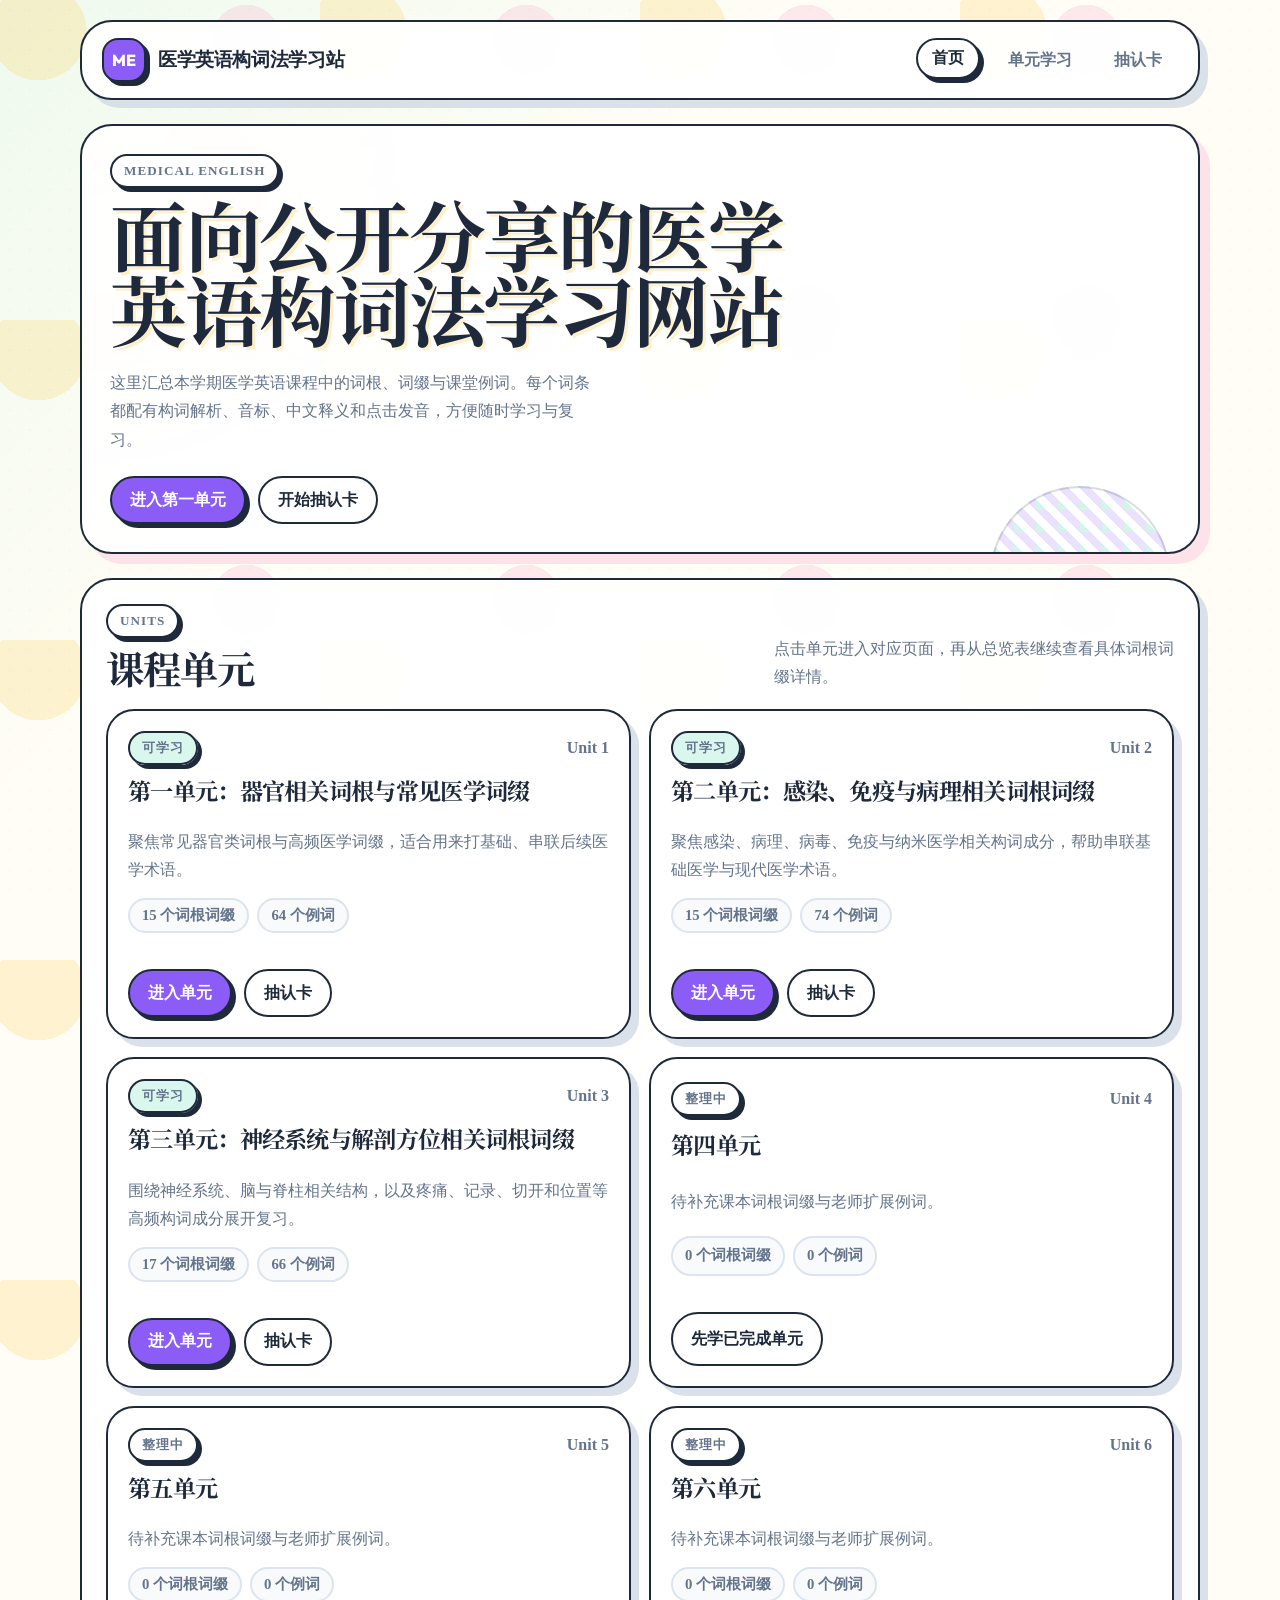
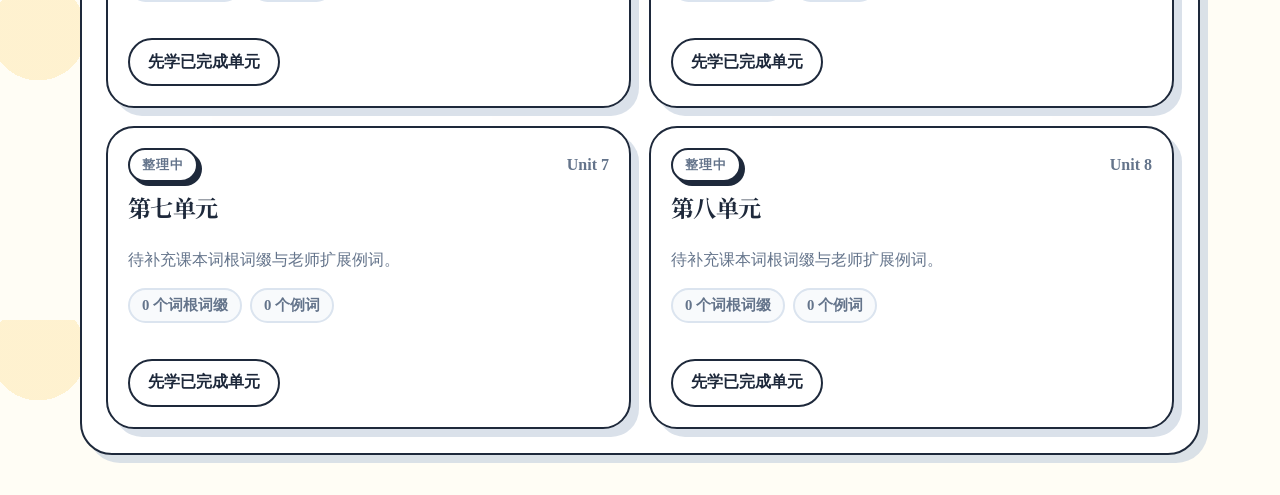
==== commit 140eaca8: "Expand course data and inline morpheme details" ====
--- a/index.html
+++ b/index.html
@@ -11,7 +11,7 @@
     <link rel="preconnect" href="https://fonts.googleapis.com" />
     <link rel="preconnect" href="https://fonts.gstatic.com" crossorigin />
     <link
-      href="https://fonts.googleapis.com/css2?family=Outfit:wght@700;800&amp;family=Plus+Jakarta+Sans:wght@400;500;700&amp;display=swap"
+      href="https://fonts.googleapis.com/css2?family=Bricolage+Grotesque:wght@700;800&amp;family=Noto+Serif+SC:wght@700;800&amp;family=Outfit:wght@700;800&amp;family=Plus+Jakarta+Sans:wght@400;500;700&amp;display=swap"
       rel="stylesheet"
     />
     <link rel="stylesheet" href="assets/css/styles.css" />
--- a/assets/css/styles.css
+++ b/assets/css/styles.css
@@ -243,15 +243,18 @@
 .card-title,
 .flashcard-term {
   margin: 0;
-  font-family: "Outfit", system-ui, sans-serif;
+  font-family: "Outfit", "Noto Serif SC", system-ui, sans-serif;
   letter-spacing: -0.03em;
 }
 
 .page-title {
-  max-width: 14ch;
+  max-width: 16ch;
   margin-top: 16px;
-  font-size: clamp(2.2rem, 5vw, 4rem);
-  line-height: 1.02;
+  font-family: "Bricolage Grotesque", "Noto Serif SC", serif;
+  font-size: clamp(2.8rem, 6vw, 4.8rem);
+  line-height: 0.98;
+  text-wrap: balance;
+  text-shadow: 3px 3px 0 rgba(251, 191, 36, 0.24);
 }
 
 .page-lead,
@@ -331,8 +334,8 @@
 
 .section-title {
   margin-top: 12px;
-  font-size: clamp(1.6rem, 3vw, 2.4rem);
-  line-height: 1.08;
+  font-size: clamp(1.7rem, 3vw, 2.6rem);
+  line-height: 1.06;
 }
 
 .section-desc {
@@ -370,6 +373,24 @@
   gap: 10px;
 }
 
+.overview-grid {
+  display: grid;
+  grid-template-columns: repeat(2, minmax(0, 1fr));
+  gap: 18px;
+}
+
+.overview-card {
+  display: grid;
+  gap: 14px;
+}
+
+.overview-card-head {
+  display: flex;
+  align-items: center;
+  justify-content: space-between;
+  gap: 12px;
+}
+
 .unit-card-top {
   align-items: center;
   justify-content: space-between;
@@ -440,11 +461,20 @@
   border-top: 1px solid rgba(226, 232, 240, 0.95);
 }
 
-.table-link {
+.table-select {
+  padding: 0;
+  border: 0;
+  background: transparent;
   font-weight: 700;
-}
-
-.table-link:hover {
+  color: var(--foreground);
+  transition: var(--transition);
+}
+
+.table-select:hover {
+  color: var(--accent);
+}
+
+.table-select.is-selected {
   color: var(--accent);
 }
 
@@ -482,9 +512,22 @@
   margin-top: 10px;
 }
 
+.detail-examples-head {
+  display: flex;
+  align-items: center;
+  justify-content: space-between;
+  gap: 12px;
+  margin-top: 22px;
+  margin-bottom: 14px;
+}
+
 .example-list {
   display: grid;
   gap: 16px;
+}
+
+.example-list-grid {
+  grid-template-columns: repeat(auto-fit, minmax(220px, 1fr));
 }
 
 .example-card {
@@ -594,17 +637,27 @@
 }
 
 .answer-row {
+  display: flex;
+  flex-direction: column;
+  justify-content: flex-start;
+  min-height: 120px;
   padding: 16px;
   border: 2px solid var(--soft-border);
   border-radius: var(--radius-md);
   background: rgba(255, 255, 255, 0.96);
 }
 
-.answer-row strong {
+.answer-value {
   display: block;
   margin-top: 8px;
+  min-height: 56px;
   font-size: 1.1rem;
   line-height: 1.65;
+}
+
+.answer-value.is-empty {
+  color: transparent;
+  user-select: none;
 }
 
 .empty-panel {
@@ -613,7 +666,7 @@
   box-shadow: var(--shadow-soft);
 }
 
-.is-empty {
+.section-panel.is-empty {
   padding: 0;
   border: 0;
   background: transparent;
@@ -622,6 +675,7 @@
 
 @media (max-width: 900px) {
   .unit-grid,
+  .overview-grid,
   .note-grid,
   .example-grid {
     grid-template-columns: 1fr;
@@ -666,6 +720,12 @@
     max-width: none;
   }
 
+  .detail-examples-head,
+  .overview-card-head {
+    align-items: start;
+    flex-direction: column;
+  }
+
   .page-hero::after {
     display: none;
   }
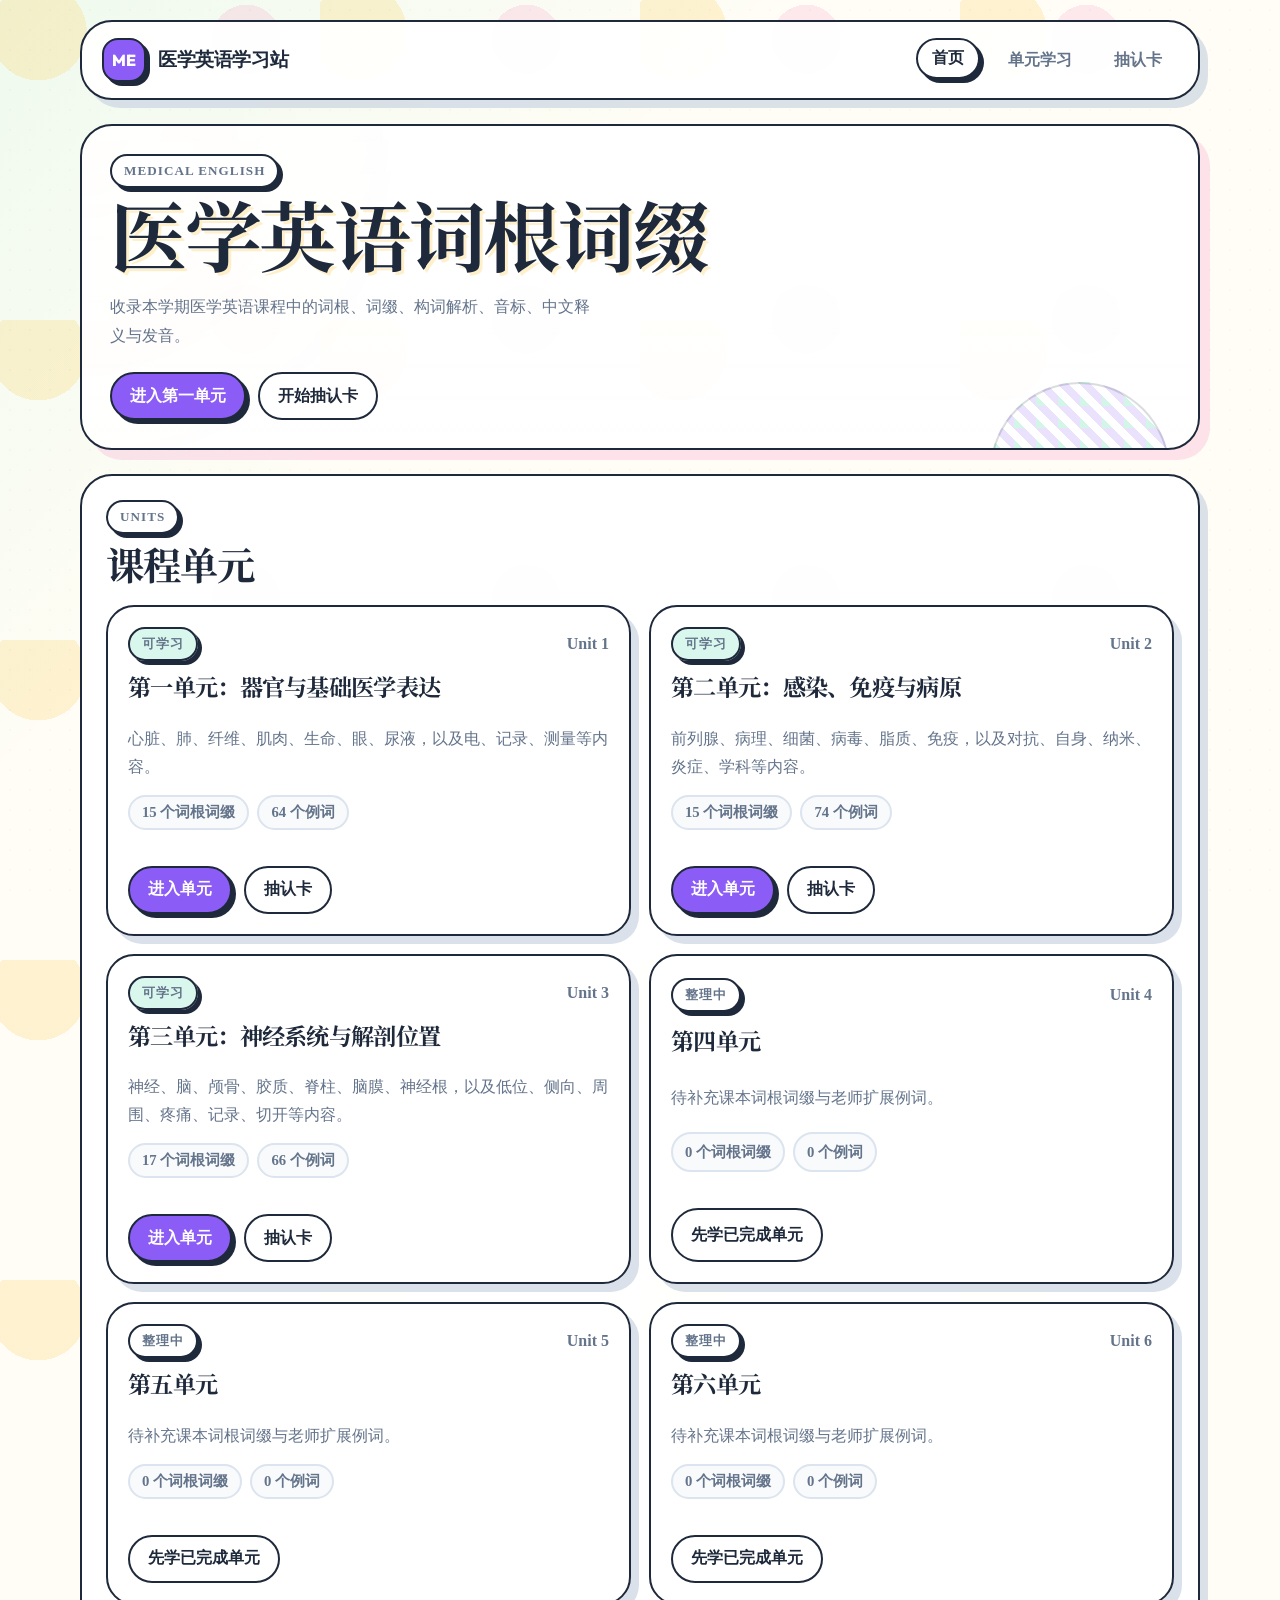
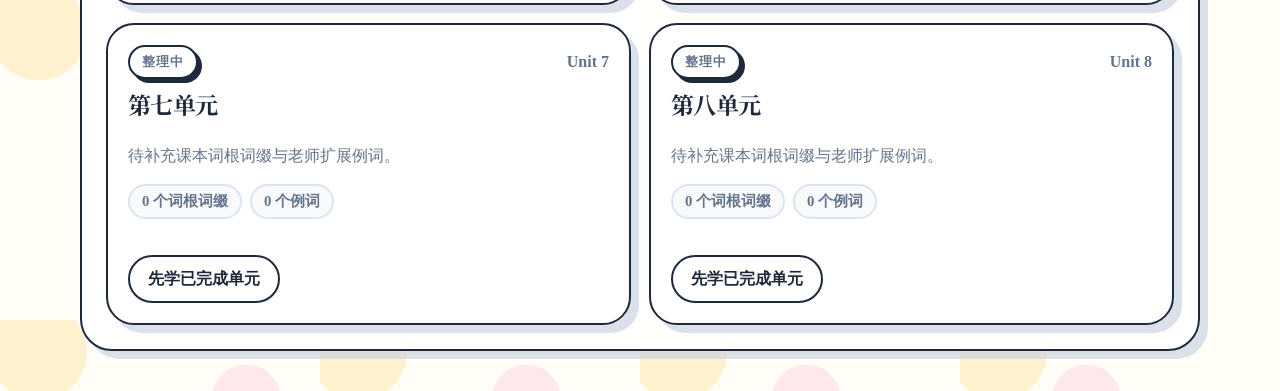
==== commit 43014f7b: "Polish unit navigation and course content" ====
--- a/index.html
+++ b/index.html
@@ -3,7 +3,7 @@
   <head>
     <meta charset="UTF-8" />
     <meta name="viewport" content="width=device-width, initial-scale=1.0" />
-    <title>医学英语构词法学习站</title>
+    <title>医学英语学习站</title>
     <meta
       name="description"
       content="公开分享的医学英语构词法学习网站，收录词根词缀、构词解析、音标、中文释义与发音。"
@@ -21,7 +21,7 @@
       <header class="site-header">
         <a class="site-brand" href="index.html">
           <span class="site-brand-mark">ME</span>
-          <span class="site-brand-text">医学英语构词法学习站</span>
+          <span class="site-brand-text">医学英语学习站</span>
         </a>
         <nav class="site-nav" aria-label="主导航">
           <a class="is-current" href="index.html">首页</a>
@@ -33,9 +33,9 @@
       <main class="page-main">
         <section class="page-hero">
           <p class="page-kicker">Medical English</p>
-          <h1 class="page-title">面向公开分享的医学英语构词法学习网站</h1>
+          <h1 class="page-title">医学英语词根词缀</h1>
           <p class="page-lead">
-            这里汇总本学期医学英语课程中的词根、词缀与课堂例词。每个词条都配有构词解析、音标、中文释义和点击发音，方便随时学习与复习。
+            收录本学期医学英语课程中的词根、词缀、构词解析、音标、中文释义与发音。
           </p>
           <div class="hero-actions">
             <a class="button button-primary" href="unit.html?unit=unit-1">进入第一单元</a>
@@ -49,7 +49,6 @@
               <p class="section-kicker">Units</p>
               <h2 class="section-title">课程单元</h2>
             </div>
-            <p class="section-desc">点击单元进入对应页面，再从总览表继续查看具体词根词缀详情。</p>
           </div>
           <div class="unit-grid" id="unit-grid"></div>
         </section>
--- a/assets/css/styles.css
+++ b/assets/css/styles.css
@@ -407,6 +407,63 @@
   gap: 8px;
 }
 
+.unit-switcher-bar {
+  display: flex;
+  align-items: center;
+  gap: 12px;
+  padding: 10px 14px;
+  border: 2px solid var(--border);
+  border-radius: var(--radius-full);
+  background: rgba(255, 255, 255, 0.92);
+  box-shadow: var(--shadow-soft);
+}
+
+.unit-switcher-label {
+  flex: none;
+  margin: 0;
+  font-weight: 700;
+  color: var(--muted-foreground);
+}
+
+.unit-switcher-list {
+  display: flex;
+  gap: 8px;
+  overflow-x: auto;
+  scrollbar-width: none;
+}
+
+.unit-switcher-list::-webkit-scrollbar {
+  display: none;
+}
+
+.unit-switcher-chip {
+  flex: none;
+  display: inline-flex;
+  align-items: center;
+  justify-content: center;
+  min-height: 36px;
+  padding: 6px 12px;
+  border: 2px solid var(--soft-border);
+  border-radius: var(--radius-full);
+  background: rgba(248, 250, 252, 0.96);
+  font-weight: 700;
+  white-space: nowrap;
+  transition: var(--transition);
+}
+
+.unit-switcher-chip:hover {
+  border-color: var(--border);
+  box-shadow: var(--shadow-hard);
+  transform: translate(-2px, -2px);
+}
+
+.unit-switcher-chip.is-current {
+  border-color: var(--border);
+  background: var(--accent);
+  color: var(--accent-foreground);
+  box-shadow: var(--shadow-hard);
+}
+
 .meta-chip {
   display: inline-flex;
   align-items: center;
@@ -527,7 +584,7 @@
 }
 
 .example-list-grid {
-  grid-template-columns: repeat(auto-fit, minmax(220px, 1fr));
+  grid-template-columns: repeat(2, minmax(0, 1fr));
 }
 
 .example-card {
@@ -677,6 +734,7 @@
   .unit-grid,
   .overview-grid,
   .note-grid,
+  .example-list-grid,
   .example-grid {
     grid-template-columns: 1fr;
   }
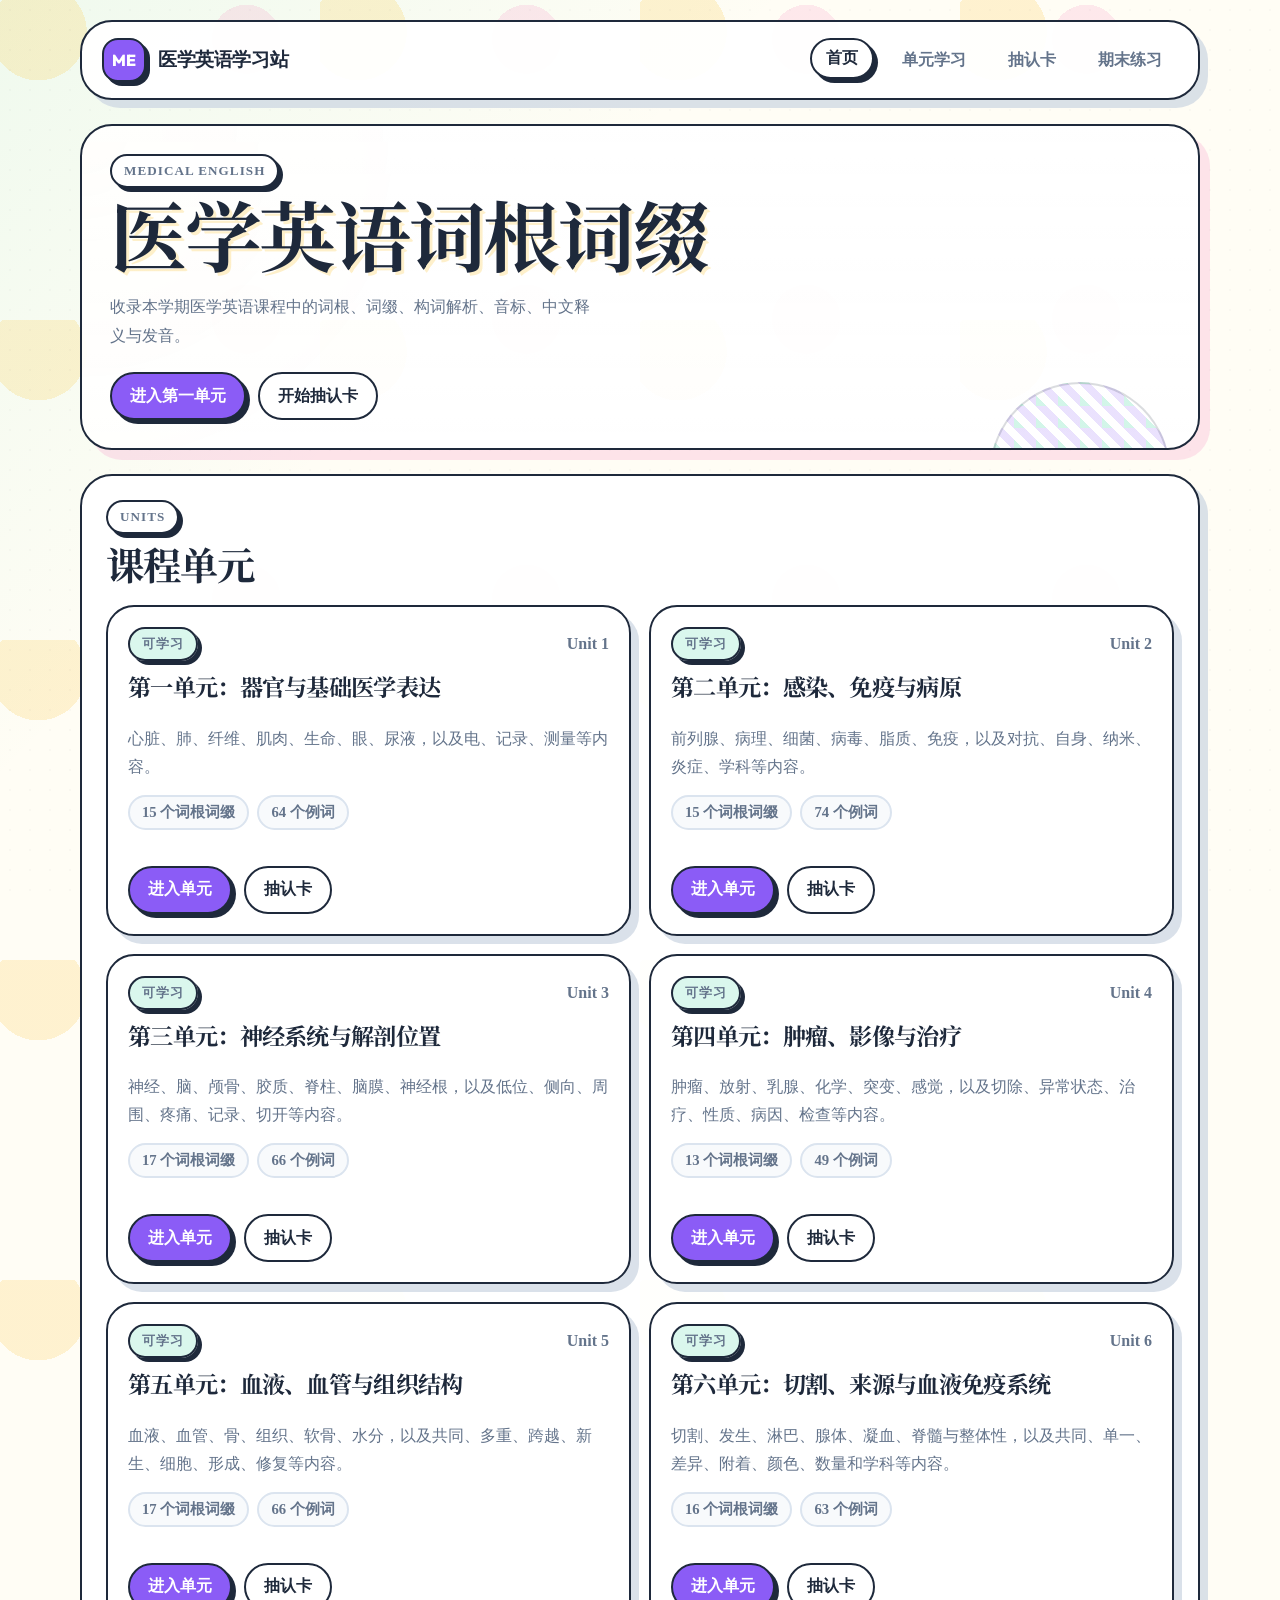
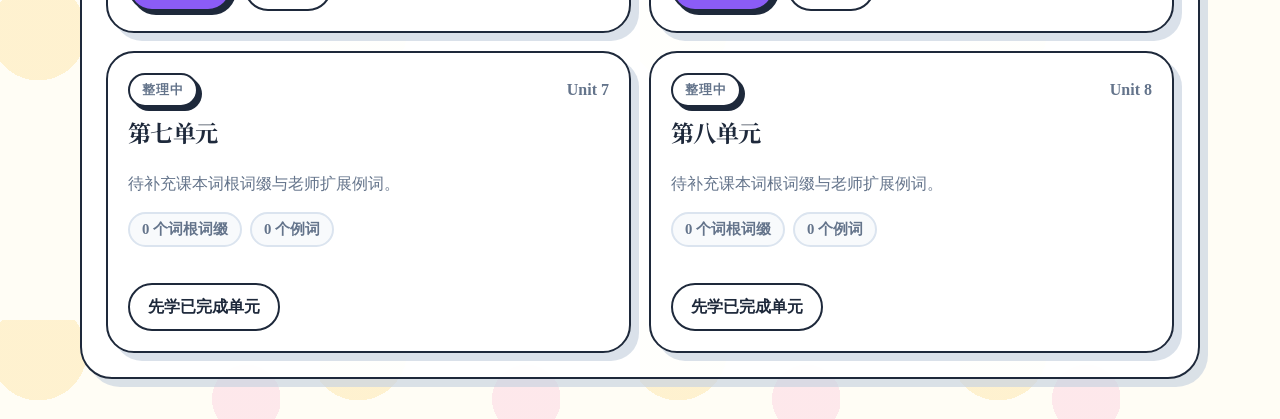
==== commit c4877638: "Add final practice page" ====
--- a/index.html
+++ b/index.html
@@ -27,6 +27,7 @@
           <a class="is-current" href="index.html">首页</a>
           <a href="unit.html?unit=unit-1">单元学习</a>
           <a href="flashcards.html?unit=unit-1">抽认卡</a>
+          <a href="final-practice.html">期末练习</a>
         </nav>
       </header>
 
--- a/assets/css/styles.css
+++ b/assets/css/styles.css
@@ -56,6 +56,8 @@
 body,
 button,
 input,
+select,
+textarea,
 table {
   font: inherit;
 }
@@ -730,12 +732,248 @@
   box-shadow: none;
 }
 
+.final-hero .page-title {
+  max-width: none;
+}
+
+.final-nav-panel {
+  padding: 14px;
+}
+
+.final-nav-list {
+  display: flex;
+  flex-wrap: wrap;
+  gap: 10px;
+}
+
+.final-section {
+  scroll-margin-top: 18px;
+}
+
+.final-section.is-pending {
+  background:
+    linear-gradient(135deg, rgba(248, 250, 252, 0.96), rgba(255, 255, 255, 0.92)),
+    repeating-linear-gradient(135deg, rgba(148, 163, 184, 0.16) 0 10px, transparent 10px 20px);
+}
+
+.final-subsection-stack {
+  display: grid;
+  gap: 24px;
+}
+
+.final-subsection {
+  display: grid;
+  gap: 16px;
+}
+
+.final-subsection-head {
+  display: flex;
+  align-items: end;
+  justify-content: space-between;
+  gap: 18px;
+}
+
+.match-list,
+.question-list {
+  display: grid;
+  grid-template-columns: repeat(2, minmax(0, 1fr));
+  gap: 16px;
+}
+
+.short-answer-list {
+  display: grid;
+  gap: 18px;
+}
+
+.practice-card {
+  display: grid;
+  gap: 14px;
+  padding: 18px;
+  border: 2px solid var(--border);
+  border-radius: var(--radius-lg);
+  background:
+    linear-gradient(180deg, rgba(255, 255, 255, 0.98), rgba(248, 250, 252, 0.95)),
+    radial-gradient(circle at top right, rgba(52, 211, 153, 0.12), transparent 28%);
+  box-shadow: var(--shadow-soft);
+  transition: var(--transition);
+}
+
+.practice-card.is-correct {
+  border-color: #15803d;
+  box-shadow: 6px 6px 0 0 rgba(21, 128, 61, 0.24);
+}
+
+.practice-card.is-incorrect {
+  border-color: #e11d48;
+  box-shadow: 6px 6px 0 0 rgba(225, 29, 72, 0.18);
+}
+
+.practice-card-head {
+  display: grid;
+  grid-template-columns: auto minmax(0, 1fr);
+  gap: 12px;
+  align-items: start;
+}
+
+.question-number {
+  display: inline-grid;
+  place-items: center;
+  width: 36px;
+  height: 36px;
+  border: 2px solid var(--border);
+  border-radius: 50%;
+  background: rgba(251, 191, 36, 0.28);
+  box-shadow: 3px 3px 0 0 var(--border);
+  font-family: "Outfit", system-ui, sans-serif;
+  font-weight: 800;
+}
+
+.field-label {
+  display: block;
+  margin: 0;
+  font-weight: 800;
+  color: var(--foreground);
+}
+
+select,
+.text-input,
+.text-area {
+  width: 100%;
+  border: 2px solid var(--border);
+  border-radius: var(--radius-md);
+  background: rgba(255, 255, 255, 0.98);
+  color: var(--foreground);
+  box-shadow: inset 0 0 0 1px rgba(226, 232, 240, 0.8);
+}
+
+select,
+.text-input {
+  min-height: 48px;
+  padding: 10px 12px;
+}
+
+.text-area {
+  min-height: 132px;
+  padding: 12px 14px;
+  line-height: 1.7;
+  resize: vertical;
+}
+
+.question-text {
+  margin: 0;
+  color: var(--foreground);
+  line-height: 1.75;
+}
+
+.question-text-en {
+  font-weight: 700;
+}
+
+.blank-slot {
+  display: inline-flex;
+  min-width: 9ch;
+  color: var(--accent);
+  font-weight: 800;
+  letter-spacing: 0.04em;
+}
+
+.word-bank {
+  display: flex;
+  flex-wrap: wrap;
+  gap: 8px;
+  margin-bottom: 16px;
+}
+
+.choice-list {
+  display: grid;
+  gap: 10px;
+}
+
+.choice-option {
+  display: grid;
+  grid-template-columns: auto minmax(0, 1fr);
+  gap: 10px;
+  align-items: start;
+  padding: 12px;
+  border: 2px solid var(--soft-border);
+  border-radius: var(--radius-md);
+  background: rgba(255, 255, 255, 0.9);
+  line-height: 1.55;
+}
+
+.choice-option input {
+  margin-top: 4px;
+}
+
+.choice-option.is-correct-choice {
+  border-color: #15803d;
+  background: rgba(52, 211, 153, 0.18);
+}
+
+.choice-option.is-selected-incorrect {
+  border-color: #e11d48;
+  background: rgba(244, 114, 182, 0.14);
+}
+
+.answer-reveal {
+  display: none;
+  gap: 8px;
+  padding: 14px;
+  border: 2px dashed var(--border);
+  border-radius: var(--radius-md);
+  background: rgba(251, 191, 36, 0.16);
+}
+
+.answers-visible .answer-reveal {
+  display: grid;
+}
+
+.answer-copy {
+  margin: 0;
+  color: var(--foreground);
+  font-weight: 700;
+  line-height: 1.75;
+}
+
+.answer-zh {
+  color: var(--muted-foreground);
+}
+
+.short-answer-layout {
+  display: grid;
+  grid-template-columns: minmax(220px, 0.9fr) minmax(0, 1.1fr);
+  gap: 16px;
+  align-items: start;
+}
+
+.practice-figure {
+  margin: 0;
+  overflow: hidden;
+  border: 1px solid var(--soft-border);
+  border-radius: var(--radius-md);
+  background: var(--card);
+}
+
+.practice-figure img {
+  display: block;
+  width: 100%;
+  height: auto;
+}
+
+.short-answer-workspace {
+  display: grid;
+  gap: 12px;
+}
+
 @media (max-width: 900px) {
   .unit-grid,
   .overview-grid,
   .note-grid,
   .example-list-grid,
-  .example-grid {
+  .example-grid,
+  .match-list,
+  .question-list,
+  .short-answer-layout {
     grid-template-columns: 1fr;
   }
 
@@ -779,7 +1017,8 @@
   }
 
   .detail-examples-head,
-  .overview-card-head {
+  .overview-card-head,
+  .final-subsection-head {
     align-items: start;
     flex-direction: column;
   }
